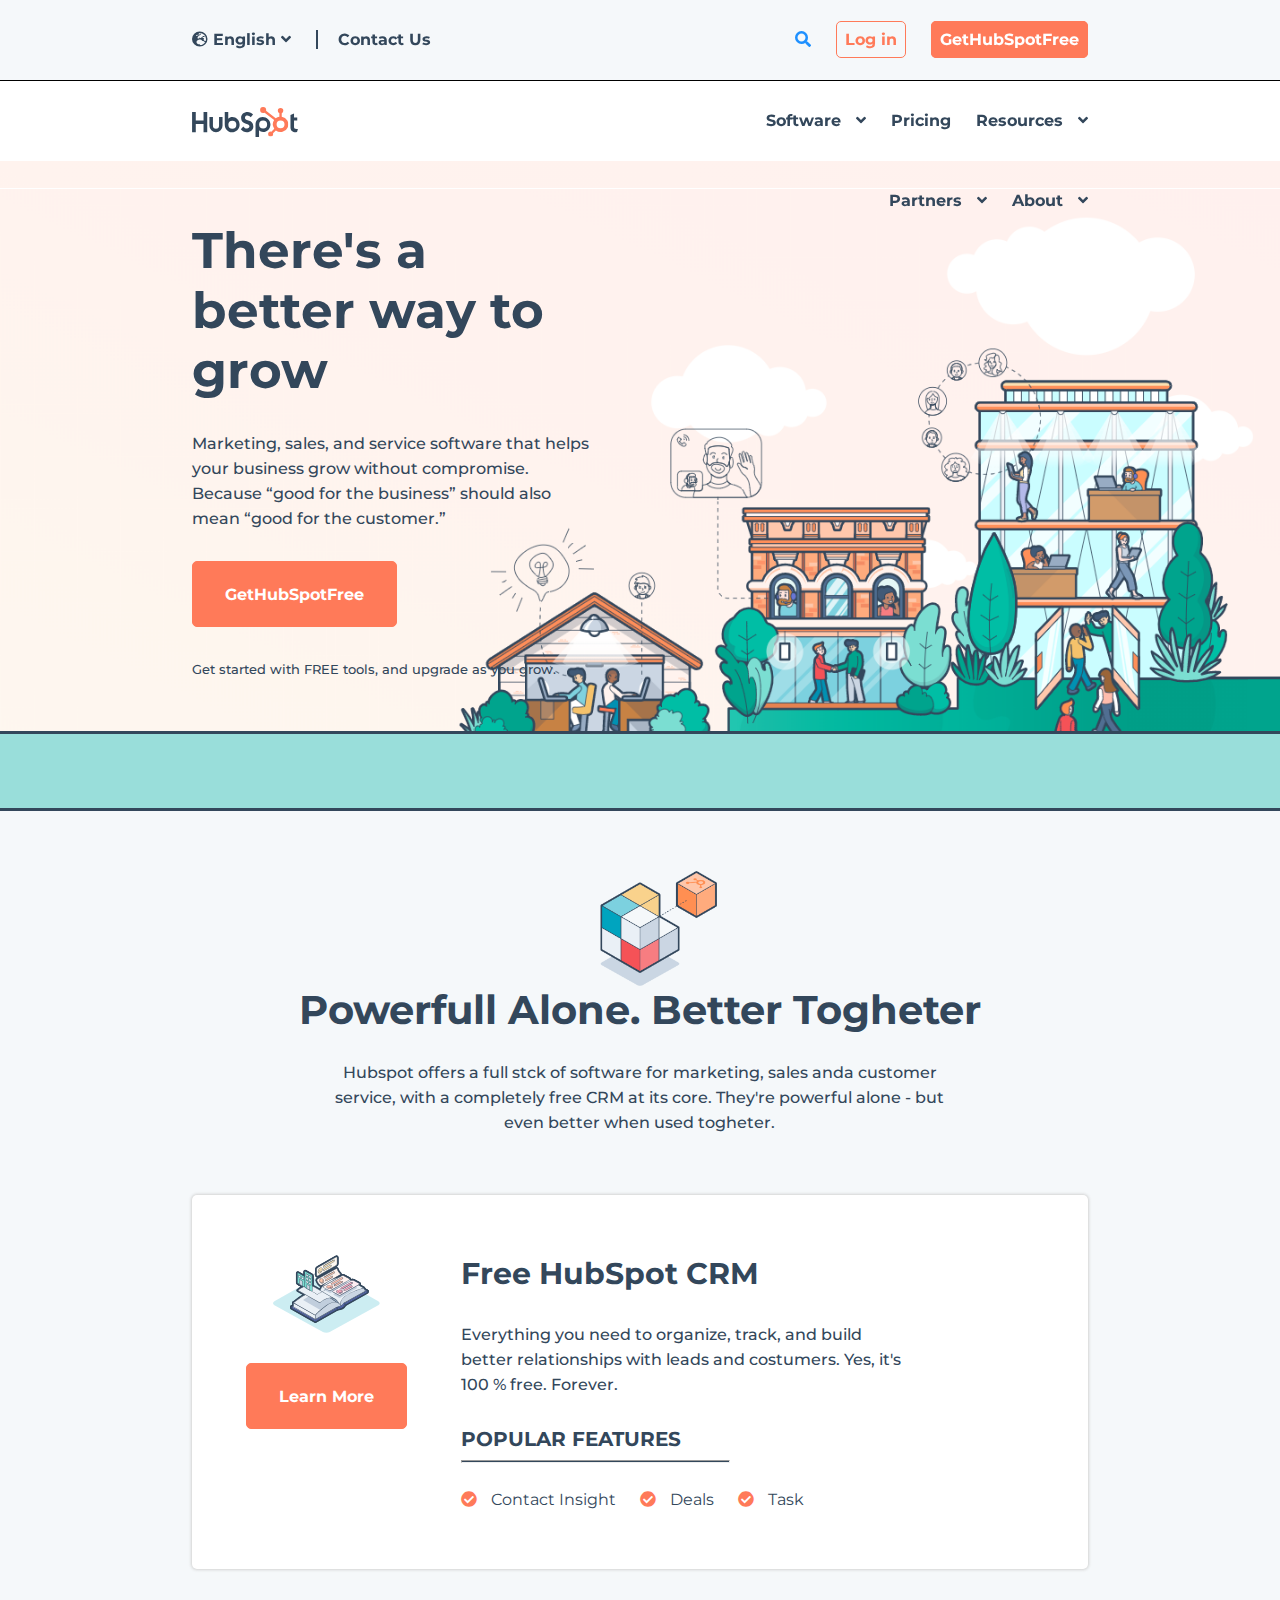
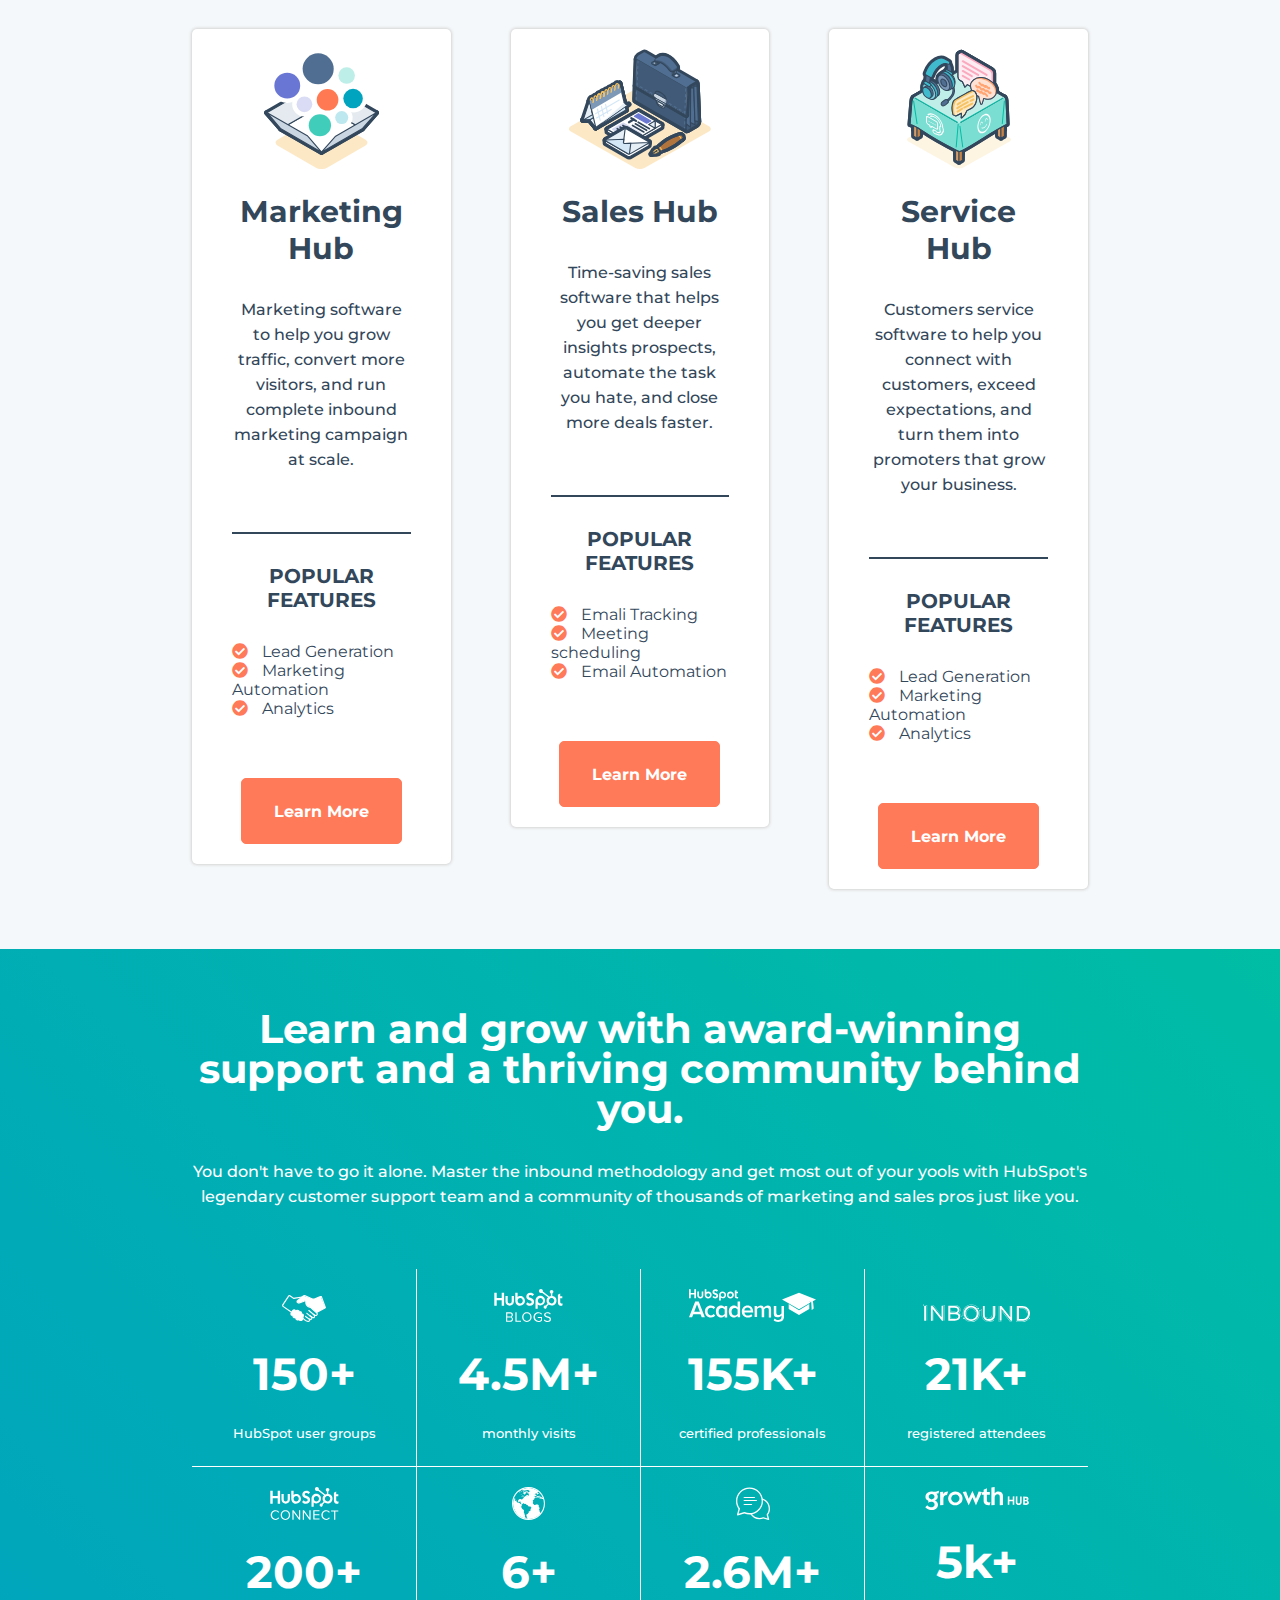
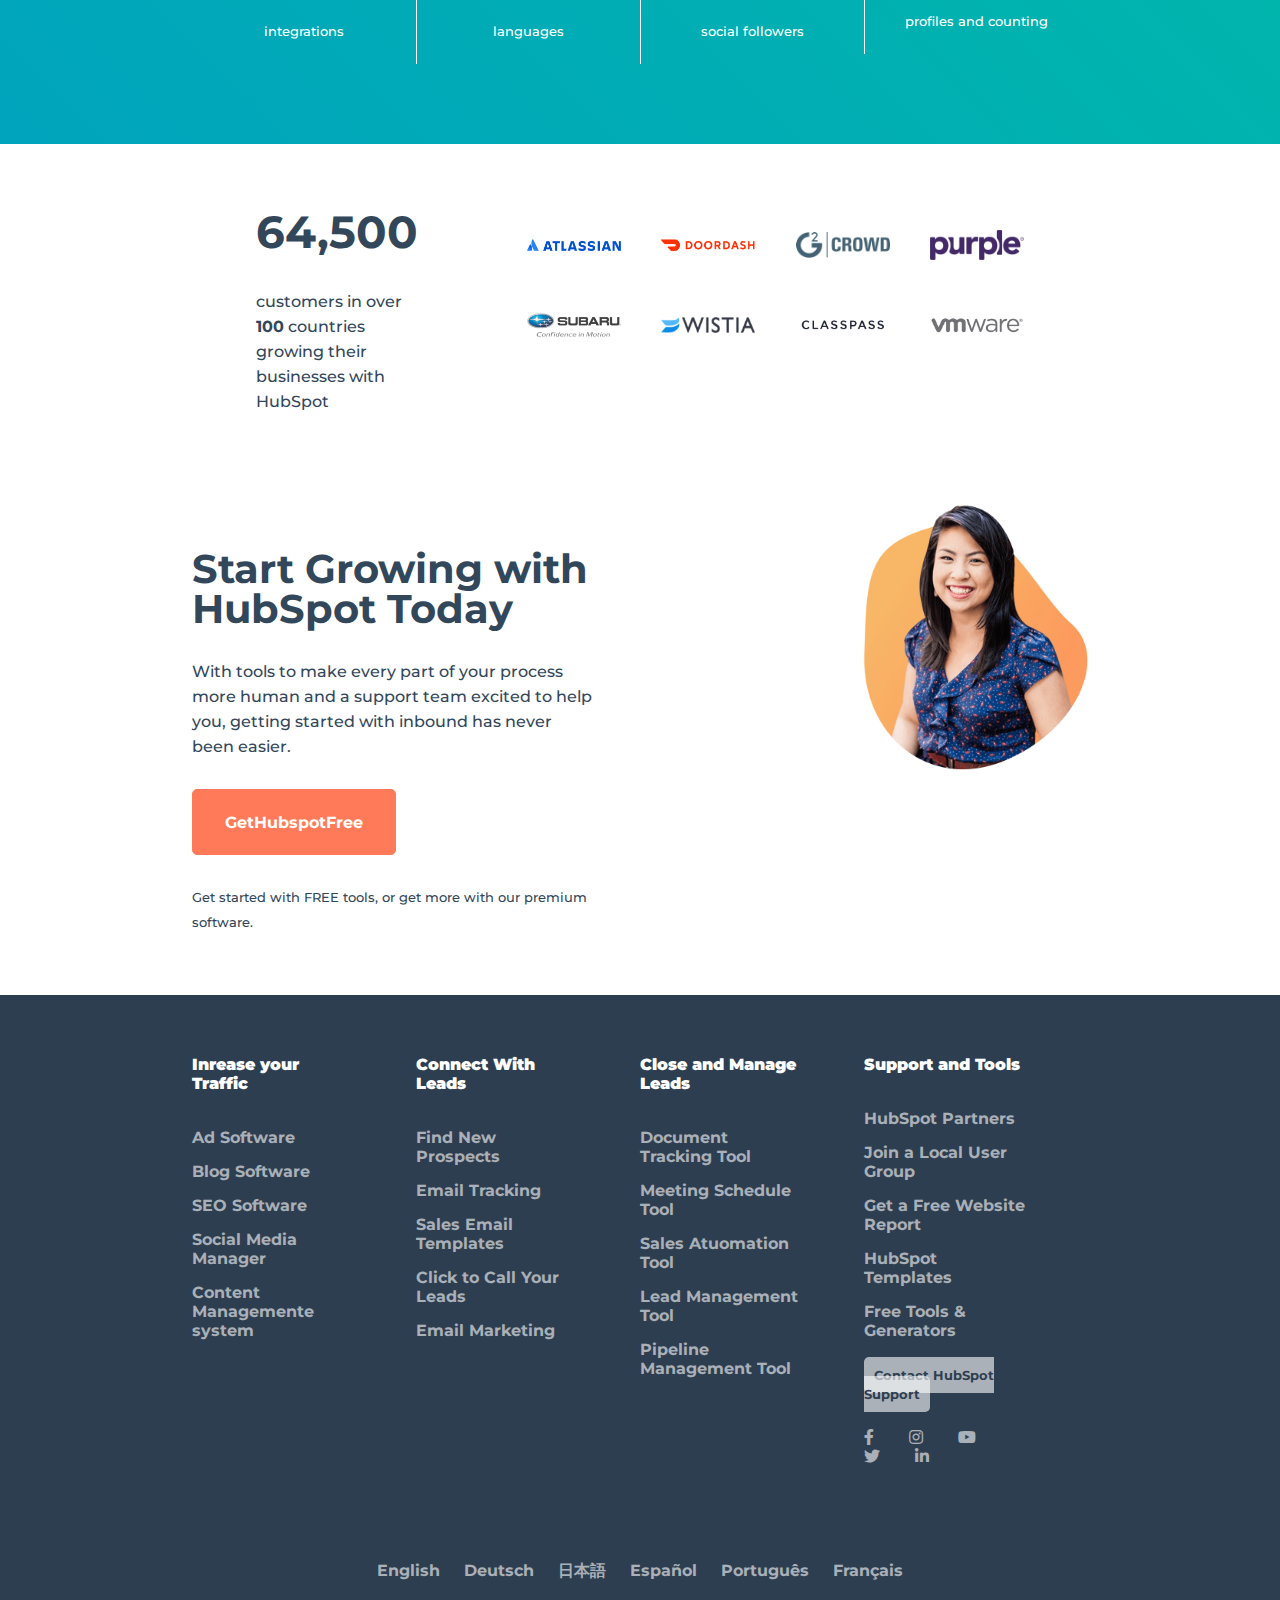
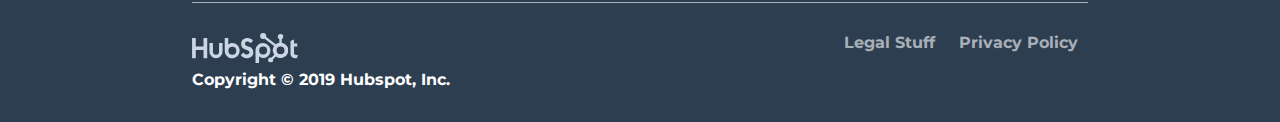
==== bonus/index.html @ 238fcedd "add bonus folder" ====
<!DOCTYPE html>
<html lang="en" dir="ltr">
    <head>
        <meta charset="utf-8">
        <link rel="stylesheet" href="https://cdnjs.cloudflare.com/ajax/libs/font-awesome/5.15.2/css/all.min.css">
        <link rel="stylesheet" href="css/style.css">
        <link rel="preconnect" href="https://fonts.gstatic.com">
        <link href="https://fonts.googleapis.com/css2?family=Montserrat:wght@;400;500;700&display=swap" rel="stylesheet">        <title>HubSpot</title>
    </head>

    <body>

        <!-- header composto da due navbar -->
        <header class="stick">
            <nav>
                <div class="row container">
                    <div class="column">
                        <ol id="nav1-left">
                            <li>
                                <a href="#">
                                    <i class="fas fa-globe-europe"></i>
                                    <span>English</span>
                                    <i class="fas fa-angle-down"></i>
                                </a>
                            </li>
                            <li>
                                <a href="#">Contact Us</a>
                            </li>
                        </ol>
                    </div>

                    <div class="column">
                        <ol id="nav1-right">
                            <li>
                                <a href="#"><i class="fa fa-search"></i></a>
                            </li>
                            <li>
                                <a href="#">Log in</a>
                            </li>
                            <li>
                                <a class="orange-button" href="#">GetHubSpotFree</a>
                            </li>
                        </ol>
                    </div>
                </div>
            </nav>

            <nav>
                <div class="row container">
                    <div class="column">
                        <a href="#"><img src="img/logo.svg" alt="Hubspot Logo"></a>
                    </div>

                    <div class="column">
                        <ol id="nav2-right">
                            <li>
                                <a href="#">Software</a>
                                <i class="fas fa-angle-down"></i>
                            </li>
                            <li>
                                <a href="#">Pricing</a>
                            </li>
                            <li>
                                <a href="#">Resources</a>
                                <i class="fas fa-angle-down"></i>
                            </li>
                            <li>
                                <a href="#">Partners</a>
                                <i class="fas fa-angle-down"></i>
                            </li>
                            <li>
                                <a href="#">About</a>
                                <i class="fas fa-angle-down"></i>
                            </li>
                        </ol>
                    </div>
                </div>
            </nav>
        </header>


        <!-- jumbotron con immagine testo e pulsante -->
        <section class="jumbotron">
            <div class="container">
                <div class="jumbo-text">
                    <h1>There's a better way to grow</h1>
                    <p>
                        Marketing, sales, and service software that helps your business grow without compromise. Because “good for the business” should also mean “good for the customer.”
                    </p>
                    <a class="orange-button" href="#">
                        GetHubSpotFree
                    </a>
                    <p class="small">
                        Get started with FREE tools, and upgrade as you grow.
                    </p>
                </div>
            </div>
        </section>


        <!-- corpo principale della pagina -->
        <main>

            <!-- sezione "rubik" a tutta larghezza con immagine e testo -->
            <section class="rubik">
                <div class="container">
                    <img src="img/cube.png" alt="hubspot customized rubik cube">
                    <h2>
                        Powerfull Alone. Better Togheter
                    </h2>
                    <p>
                        Hubspot offers a full stck of software for marketing, sales anda customer service, with a completely free CRM at its core. They're powerful alone - but even better when used togheter.
                    </p>
                </div>
            </section>


            <!-- sezione "free" con due colonne non uguali -->
            <section class="free">
                <div class="row container">
                    <div class="column">
                        <img src="img/book.svg" alt="Book">
                        <a class="orange-button" href="#">Learn More</a>
                    </div>

                    <div class="column">
                        <h3>Free HubSpot CRM</h3>
                        <p>Everything you need to organize, track, and build better relationships with leads and costumers. Yes, it's 100<span>	&#37;</span> free. Forever.</p>
                        <h4>POPULAR FEATURES</h4>
                        <hr>
                        <ol>
                            <li>
                                <i class="fas fa-check-circle"></i>
                                <a href="#">Contact Insight</a>
                            </li>
                            <li>
                                <i class="fas fa-check-circle"></i>
                                <a href="#">Deals</a>
                            </li>
                            <li>
                                <i class="fas fa-check-circle"></i>
                                <a href="#">Task</a>
                            </li>
                        </ol>
                    </div>
                </div>
            </section>


            <!-- sezione "features" a tre colonne -->
            <section class="features">
                <div class="row container">
                    <div class="column">
                            <img src="img/marketing.svg" alt="Open box with bubbles">
                            <h3>
                                Marketing Hub
                            </h3>
                            <p>
                                Marketing software to help you grow traffic, convert more visitors, and run complete inbound marketing campaign at scale.
                            </p>
                            <h4>POPULAR FEATURES</h4>
                            <ol>
                                <li>
                                    <i class="fas fa-check-circle"></i>
                                    <a href="#">Lead Generation</a>
                                </li>
                                <li>
                                    <i class="fas fa-check-circle"></i>
                                    <a href="#">Marketing Automation</a>
                                </li>
                                <li>
                                    <i class="fas fa-check-circle"></i>
                                    <a href="#">Analytics</a>
                                </li>
                            </ol>
                            <a class="orange-button" href="#">Learn More</a>
                    </div>

                    <div class="column">
                            <img src="img/sales.svg" alt="office-working stuff">
                            <h3>
                                Sales Hub
                            </h3>
                            <p>
                                Time-saving sales software that helps you get deeper insights prospects, automate the task you hate, and close more deals faster.
                            </p>
                            <h4>POPULAR FEATURES</h4>
                            <ol>
                                <li>
                                    <i class="fas fa-check-circle"></i>
                                    <a href="#">Emali Tracking</a>
                                </li>
                                <li>
                                    <i class="fas fa-check-circle"></i>
                                    <a href="#">Meeting scheduling</a>
                                </li>
                                <li>
                                    <i class="fas fa-check-circle"></i>
                                    <a href="#">Email Automation</a>
                                </li>
                            </ol>
                            <a class="orange-button" href="#">Learn More</a>
                    </div>

                    <div class="column">
                            <img src="img/service.svg" alt="table with headphones and messages">
                            <h3>
                                Service Hub
                            </h3>
                            <p>
                                Customers service software to help you connect with customers, exceed expectations, and turn them into promoters that grow your business.
                            </p>
                            <h4>POPULAR FEATURES</h4>
                            <ol>
                                <li>
                                    <i class="fas fa-check-circle"></i>
                                    <a href="#">Lead Generation</a>
                                </li>
                                <li>
                                    <i class="fas fa-check-circle"></i>
                                    <a href="#">Marketing Automation</a>
                                </li>
                                <li>
                                    <i class="fas fa-check-circle"></i>
                                    <a href="#">Analytics</a>
                                </li>
                            </ol>
                            <a class="orange-button" href="#">Learn More</a>
                    </div>
                </div>
            </section>


            <!-- sezione "community" con testo e "tabella" -->
            <section class="community">
                <div class="container">
                    <h2>
                        Learn and grow with award-winning support and a thriving community behind you.
                    </h2>
                    <p>
                        You don't have to go it alone. Master the inbound methodology and get most out of your yools with HubSpot's legendary customer support team and a community of thousands of marketing and sales pros just like you.
                    </p>

                    <div class="row">
                        <div class="column">
                            <img src="img/homepage_community_agency.svg" alt="Shaking hands">
                            <div class="number">
                                150+
                            </div>
                            <p class="small">
                                HubSpot user groups
                            </p>
                        </div>
                        <div class="column">
                            <img src="img/homepage_community_blog.svg" alt="Hubspot blogs logo">
                            <div class="number">
                                4.5M+
                            </div>
                            <p class="small">
                                monthly visits
                            </p>
                        </div>
                        <div class="column">
                            <img src="img/homepage_community_academy.svg" alt="hubspot accademy logo">
                            <div class="number">
                                155K+
                            </div>
                            <p class="small">
                                certified professionals
                            </p>
                        </div>
                        <div class="column">
                            <img src="img/homepage_community_inbound.svg" alt="inbound logo">
                            <div class="number">
                                21K+
                            </div>
                            <p class="small">
                                registered attendees
                            </p>
                        </div>
                    </div>

                    <div class="row">
                        <div class="column">
                            <img src="img/homepage_community_connect.svg" alt="hubspot connect logo">
                            <div class="number">
                                200+
                            </div>
                            <p class="small">
                                integrations
                            </p>
                        </div>
                        <div class="column">
                            <img src="img/homepage_community_globe.svg" alt="world icon">
                            <div class="number">
                                6+
                            </div>
                            <p class="small">
                                languages
                            </p>
                        </div>
                        <div class="column">
                            <img src="img/homepage_community_followers.svg" alt="social logo">
                            <div class="number">
                                2.6M+
                            </div>
                            <p class="small">
                                social followers
                            </p>
                        </div>
                        <div class="column">
                            <img src="img/growthhub-white-small-1.svg" alt="growth hub logo">
                            <div class="number">
                                5k+
                            </div>
                            <p class="small">
                                profiles and counting
                            </p>
                        </div>
                    </div>
                </div>
            </section>


            <!-- sezione "customers" divisa in due colonne non uguali-->
            <section class="customers">
                <div class="row container">
                    <div class="column">
                        <div class="number">
                            64,500
                        </div>
                        <p>
                            customers in over <b>100</b> countries growing their businesses with HubSpot
                        </p>
                    </div>

                    <div class="column">
                        <div class="row">
                            <div class="nested-col">
                                <img src="img/atlassian.png" alt="atlassian logo">
                            </div>
                            <div class="nested-col">
                                <img src="img/doordash.png" alt="doordash logo">
                            </div>
                            <div class="nested-col">
                                <img src="img/g2crowd-logo@2x.png" alt="g2crowd logo">
                            </div>
                            <div class="nested-col">
                                <img src="img/purple-logo@2x.png" alt="purple logo">
                            </div>
                        </div>

                        <div class="row">
                            <div class="nested-col">
                                <img src="img/subaru.png" alt="subaru logo">
                            </div>
                            <div class="nested-col">
                                <img src="img/wistia.png" alt="wistia logo">
                            </div>
                            <div class="nested-col">
                                <img src="img/classpass.png" alt="classpass logo">
                            </div>
                            <div class="nested-col">
                                <img src="img/vmware.png" alt="vmware logo">
                            </div>
                        </div>
                    </div>

                </div>
            </section>


            <!-- sezione "get-started" con due colonne uguali-->
            <section class="get-started">
                <div class="row container">
                    <div class="column">
                        <h2>
                            Start Growing with HubSpot Today
                        </h2>
                        <p>
                            With tools to make every part of your process more human and a support team excited to help you, getting started with inbound has never been easier.
                        </p>
                        <a class="orange-button" href="#">
                            GetHubspotFree
                        </a>
                        <p class="small">
                            Get started with FREE tools, or get more with our premium software.
                        </p>
                    </div>

                    <div class="column">
                        <img src="img/woman.webp" alt="happy girl">
                    </div>
                </div>
            </section>

        </main>

        <!-- footer diviso in due macroaree -->
        <footer>

            <!-- prima parte divisa in 4 colonne uguali-->
            <section id="fast-links" class="row container">
                <div class="column">
                    <ol>
                        <li><a href="#">Inrease your Traffic</a></li>
                        <li><a href="#">Ad Software</a></li>
                        <li><a href="#">Blog Software</a></li>
                        <li><a href="#">SEO Software</a></li>
                        <li><a href="#">Social Media Manager</a></li>
                        <li><a href="#">Content Managemente system</a></li>
                    </ol>
                </div>

                <div class="column">
                    <ol>
                        <li><a href="#">Connect With Leads</a></li>
                        <li><a href="#">Find New Prospects</a></li>
                        <li><a href="#">Email Tracking</a></li>
                        <li><a href="#">Sales Email Templates</a></li>
                        <li><a href="#">Click to Call Your Leads</a></li>
                        <li><a href="#">Email Marketing</a></li>
                    </ol>
                </div>

                <div class="column">
                    <ol>
                        <li><a href="#">Close and Manage Leads</a></li>
                        <li><a href="#">Document Tracking Tool</a></li>
                        <li><a href="#">Meeting Schedule Tool</a></li>
                        <li><a href="#">Sales Atuomation Tool</a></li>
                        <li><a href="#">Lead Management Tool</a></li>
                        <li><a href="#">Pipeline Management Tool</a></li>
                    </ol>
                </div>

                <div class="column">
                    <ol>
                        <li><a href="#">Support and Tools</a></li>
                        <li><a href="#">HubSpot Partners</a></li>
                        <li><a href="#">Join a Local User Group</a></li>
                        <li><a href="#">Get a Free Website Report</a></li>
                        <li><a href="#">HubSpot Templates</a></li>
                        <li><a href="#">Free Tools <span>&amp;</span> Generators</a></li>
                        <li id="gimmespace"><a class="small" id="white-button" href="#">Contact HubSpot Support</a></li>
                        <li>
                            <a href="#">
                                <i class="fab fa-facebook-f"></i>
                                <i class="fab fa-instagram"></i>
                                <i class="fab fa-youtube"></i>
                                <i class="fab fa-twitter"></i>
                                <i class="fab fa-linkedin-in"></i>
                            </a>
                        </li>
                    </ol>
                </div>
            </section>

            <!-- seconda parte - lista delle lingue disponibili-->
            <div id="lang">
                <div class="container">
                    <ol>
                        <li><a href="#">English</a></li>
                        <li><a href="#">Deutsch</a></li>
                        <li><a href="#">日本語</a></li>
                        <li><a href="#">Espa<span>&ntilde;</span>ol</a></li>
                        <li><a href="#">Portugu<span>&ecirc;</span>s</a></li>
                        <li><a href="#">Fran<span>&ccedil;</span>ais</a></li>
                    </ol>
                </div>
            </div>


            <!-- terza parte divisa in due colonne uguali -->
            <section id="policy">
                <div class="row container">
                    <div class="column">
                        <img src="img/logo_gray.svg" alt="HubSpot logo">
                        <p>
                            Copyright <span>&copy;</span> 2019 Hubspot, Inc.
                        </p>
                    </div>

                    <div class="column">
                        <ol>
                            <li><a href="#">Legal Stuff</a></li>
                            <li><a href="#">Privacy Policy</a></li>
                        </ol>
                    </div>
                </div>
            </section>

        </footer>

    </body>
</html>
---- bonus/css/style.css ----
/* REGOLE GENERALI */
*{
    margin: 0;
    padding: 0;
    box-sizing: border-box;
}

body{
    background-color: #f5f8fa;
    font-family: 'Montserrat', sans-serif;
    color: #33475b;
    font-size: 16px;
}

/* stacco le varie sezioni - se cambio questo margine devo cambiare anche i margini di fast-links nel footer che sovrascrivono questo*/
section{
    margin-bottom: 60px;
}

/* regole di testo generali */
a{
    text-decoration: none;
    color: #33475b;
}

li{
    list-style-type: none;
}

p{
    font-weight: 500;
    padding: 30px 0;
    line-height: 25px;
}

.small{
    font-size: 13px;
}

h2{
    font-size: 40px;
    font-weight: 700;
    line-height: 40px;
}

h3{
    font-size: 30px;
    font-weight: 700;
}

h4{
    font-size: 20px;
    font-weight: 700;
}

/* numeroni sparsi qua e là */
.number{
    font-size: 45px;
    font-weight: 700;
}

/* check marker delle liste */
.fa-check-circle{
    color: #ff7a59;
    padding-right: 10px;
}

/* contenitore generale */
.container{
    width: 70%;
    margin: auto;
}

/* clearfix */
.row::after{
    content: "";
    display: table;
    clear: both;
}

/* un sacco di pulsanti arancioni tutti uguali */
.orange-button{
    background-color: #ff7a59;
    color: white;
    border: 1px solid #ff7a59;
    border-radius: 5px;
    padding: 1.411em 2em;
    display: inline-block;
    font-weight: 700;
}



/* HEADER */
/* header resta sempre in primo piano attaccato in cima scrollando la pagina */
.stick{
        width: 100%;
        position: sticky;
        top: 0;
        z-index: 999;
}

nav .column{
    float: left;
    width: 50%;
    line-height: 80px;
    font-weight: 700;
    height: 80px;
}

/* riga superiore */
/* setto i background color perchè così scrollando prendono il background di .stick
e vanno sopra tutto */
header nav:first-child{
    background-color: #f5f8fa;
}

header nav:last-child{
    background-color: white;
}

/* navbar orizzontali */
nav li{
    display: inline-block;
}

/* seleziono "contact us", lo distanzio e gli metto la barretta verticale a sx */
#nav1-left > li:last-child a{
    padding-left: 20px;
    margin-left: 20px;
    border-left: 2px solid #33475b;
}

/* allineo le navbar di dx a filo margine dx */
#nav1-right, #nav2-right{
    text-align: right;
}

/* seleziono login */
#nav1-right li:nth-child(2) a{
    margin: 0 20px;
    padding: 8px 8px;
    border: 1px solid #ff7a59;
    border-radius: 5px;
    color: #ff7a59;
}

/* colore lente ingrandimento */
#nav1-right .fa-search{
    color: #1E90FF;
}

/* unico bottone arancione con padding diverso */
#nav1-right .orange-button{
    display: inline;
    padding: 8px 8px;
}

/* riga inferiore */
/* seleziono l'immagine-logo */
header nav:last-child img{
    vertical-align: middle;
}

/* margine sx a tutte le voci della navbar inferiore di dx*/
#nav2-right li{
    margin-left: 20px;
}

/* margine a tutte le icone angle-down */
#nav2-right .fa-angle-down{
    margin-left: 10px;
}

/* bordo tra i due header */
header nav:last-child{
    border-top: 1px solid black;
}




/* JUMBOTRON */
/* do un colore di sfondo uguale a quello dell'immagine per non doverne modificare le dimensioni per coprire tutta la vw.
bg position - bottom (right) perchè così anche quando stringo troppo la vw e l'altezza del jumbotron supera quella del bg, quest'ultimo resta attaccato al suo bordo inferiore (insieme allo pseudoselettore "divisore") e non va a creare spazi vuoti tra il divisore e il bg dovuti alla discrepanza di altezza tra i due. La parte superiore può invece sfogare quanto vuole tanto c'è il colore di background che va a coprire gli spazi lasciati vuoti dall'immagine*/
.jumbotron{
    background-image: url(../img/jumbotron.png), linear-gradient(to top right,#fef8f0,#fff3ee,#fff1ee); /*colore di sfondo rubato dal sito originale*/
    background-position: bottom right;
    height: 650px;
    background-size: contain;
    background-repeat: no-repeat;
    position: relative;
}

.jumbo-text{
    width: 45%;
}

.jumbo-text > h1{
    font-size: 50px;
    font-weight: 700;
    padding-top: 60px;
    line-height: 60px;
}

/* "divisore" tra jumbotron e main che copre la parte inferiore del jumbotron */
.jumbotron::after{
    content: "";
    display: block;
    position: absolute;
    height: calc(92px - 2vh);
    width: 100%;
    bottom: 0;
    background-color: #99deda;
    border-top: 3px solid #33475b;
    border-bottom: 3px solid #33475b;
}




/* SEZIONE "CUBO DI RUBIK" */
.rubik .container{
    text-align: center;
    padding: 0 5%;
}

.rubik img{
    width: 20%;
}

/* devo resettare il padding perchè questa è l'unica sezione che finisce con un paragrafo e quindi il suo padding si sommerebbe al margine inferiore alle sezioni dato nelle regole generali */
.rubik p{
    padding-bottom: 0;
    width: 80%;
    margin: auto;
}




/* SEZIONE FREE HUBSPOT */
/* aggiungo e sovrascrivo alcune regole generali del container */
.free .row.container{
    background-color: white;
    padding: 60px 0;
    border-radius: 5px;
    box-shadow: 0px 0px 3px 1px lightgray;
}

/* colonna a sinistra */
.free .column:first-child{
    float: left;
    width: 30%;
    text-align: center;
}

/* colonna a destra */
.free .column:last-child{
    float: left;
    width: 70%;
}

.free img{
    display: block;
    width: 40%;
    margin: auto;
    margin-bottom: 30px;
}

/* paddo l'interno della seconda colonna. La prima consiste solo di un "img" e un "a", difficilmente cambierà struttura */
.free .column:last-child{
    padding:0 20% 0 0;
    text-align: left;
}

/* linea a lato di h4 */
.free hr{
    display: inline-block;
    height: 3px;
    width: 60%;
    background-color: #33475b;
    vertical-align: middle;
}

.free h4{
    display: inline-block;
    margin-right: 30px;
}

/* navbar sulla stessa riga */
.free li{
    display: inline-block;
    padding: 20px 20px 0 0;
}




/* SEZIONE FEATURES */
/* 3 colonne uguali */
.features .column{
    float: left;
    width: calc((100% - 120px) / 3);
    background-color: white;
    border-radius: 5px;
    box-shadow: 0px 0px 3px 1px lightgray;
}

/* margini laterali alla colonna centrale */
.features .column:nth-child(2){
    margin: 0 60px;
}

/* paddo l'interno delle colonne */
.features .column{
    padding: 20px 40px;
    text-align: center;
}

/* lavoro sull'altezza delle immagini che, avendo dimensioni diverse, cambierebbero le altezze tra le colonne */
.features img{
    height: 120px;
    margin-bottom: 20px;
}

/* WARNING: se cambia la lunghezza del testo cambia chiaramente la lunghezza delle colonne. */
.features p{
    padding-bottom: 60px;
    border-bottom: 2px solid #33475b;
    margin-bottom: 30px;
}

.features ol{
    text-align: left;
    margin: 30px 0 60px 0;
}






/* SEZIONE COMMUNITY */
/* sfondo della sezione rubato dal sito originale */
.community{
    background-image: linear-gradient(45deg,#00a4bd,#00bda5);
    margin-bottom: 0;
}

/* testo bianco a differenza del resto del main */
.community .container{
    text-align: center;
    color: white;
}

/* paddo l'interno della sezione */
.community .container{
    padding: 60px 0 80px 0;
}

.community .container  > p{
    padding-bottom: 60px;
}


/* oggetto "tabella" */
/* due righe da 4 colonne */
.community .column{
    float: left;
    width: 25%;
    text-align: center;
}

/* paddo l'interno di ogni colonna */
.community .column img, .community .column p{
    padding: 20px 0;
}

/* prendo le colonne della seconda riga e gli metto un bordo superiore */
.community .row:last-child .column:nth-child(1n+1){
    border-top: 1px solid white;
}

/* prendo tutte le colonne a parte le prima di ogni riga e metto un bordo a sx */
.community .column:nth-child(1n+2){
    border-left: 1px solid white;
}




/* SEZIONE CUSTOMERS */
/* sfondo bianco a tutta pagina */
.customers{
    background-color: white;
    margin: 0;
    padding-top: 60px;
}

/* sezione ancora più "stretta" del .container generale */
.customers .container{
    width: 60%;
}

/* due colonne di dimensioni diverse */
.customers .column:first-child{
    float: left;
    width: 30%;

}

.customers .column:last-child{
    float: left;
    width: 70%;
}

/* paddo l'interno della colonna - p è l'unico elemento realmente interessato dalla cosa */
.customers p{
    width: 65%;
}

/* mini-contenitori per i loghi */
.nested-col{
    float: left;
    width: 25%;
    line-height: 80px;
    text-align: right;
}

/* dimensioni dei loghi */
.nested-col img{
    width: 70%;
    vertical-align: middle;
}





/* SEZIONE GET STARTED */
/* stesso background di sopra resetto i margini generali delle sezioni per evitare di vedere il background di body tra questa sezione e il footer. il padding inferire è 30px perchè va a sommarsi al padding generale dato al paragrafo con cui si chiude la sezione*/
.get-started{
    background-color: white;
    margin: 0;
    padding: 60px 0 30px 0;
}

/* due colonne uguali */
.get-started .column{
    float: left;
    width: 50%;
}

/* paddo l'interno della colonna sx */
.get-started .column:first-child{
    padding: 5% 5% 0 0;
}

/* dispongo gli elementi all'interno della colonna dx */
.get-started .column:last-child{
    text-align: right;
}

/* dimensiono immagine */
.get-started img{
    width: 50%;
}




/* FOOTER */
footer{
    background-color: #2d3e50;
    color: #FFFFFF99
}

footer a{
    color: #FFFFFF99;
    font-weight: 700;
}

#fast-links li:first-child a{
    color: white;
    font-weight: 900;
}

/* setto le 4 colonne e sovrascrivo i margini dati nelle regole generali */
#fast-links .column{
    float: left;
    margin: 60px 60px 80px 0;
    width: calc((100% - 240px) / 4);
}

#fast-links li{
    margin-bottom: 15px;
}

#fast-links li:first-child{
    padding-bottom: 20px;
}

#fast-links i{
    padding-right: 30px;
}

#white-button{
    padding: 10px;
    background-color: #FFFFFF99;
    color: #2d3e50;
    border-radius: 5px;
}

#gimmespace{
    padding: 10px 0;
}




#lang .container{
    border-bottom: 1px solid #FFFFFF99;
    text-align: center;
    margin-bottom: 30px;
}

#lang li, #policy li{
    padding: 0 10px 20px 10px;
    display: inline-block;
}

/* sovrascrivo i margini dati nelle regole generali per evitare che in fondo
alla pagina si con il margin-bottom di 40px ci sia uno stacco tra sfondo header
e sfondo body */
#policy{
    margin-bottom: 0;
}

#policy .column{
    float: left;
    width: 50%;
}

#policy .column:last-child{
    text-align: right;
}

#policy p{
    padding-top: 0;
    font-weight: 700;
    color: white;
}
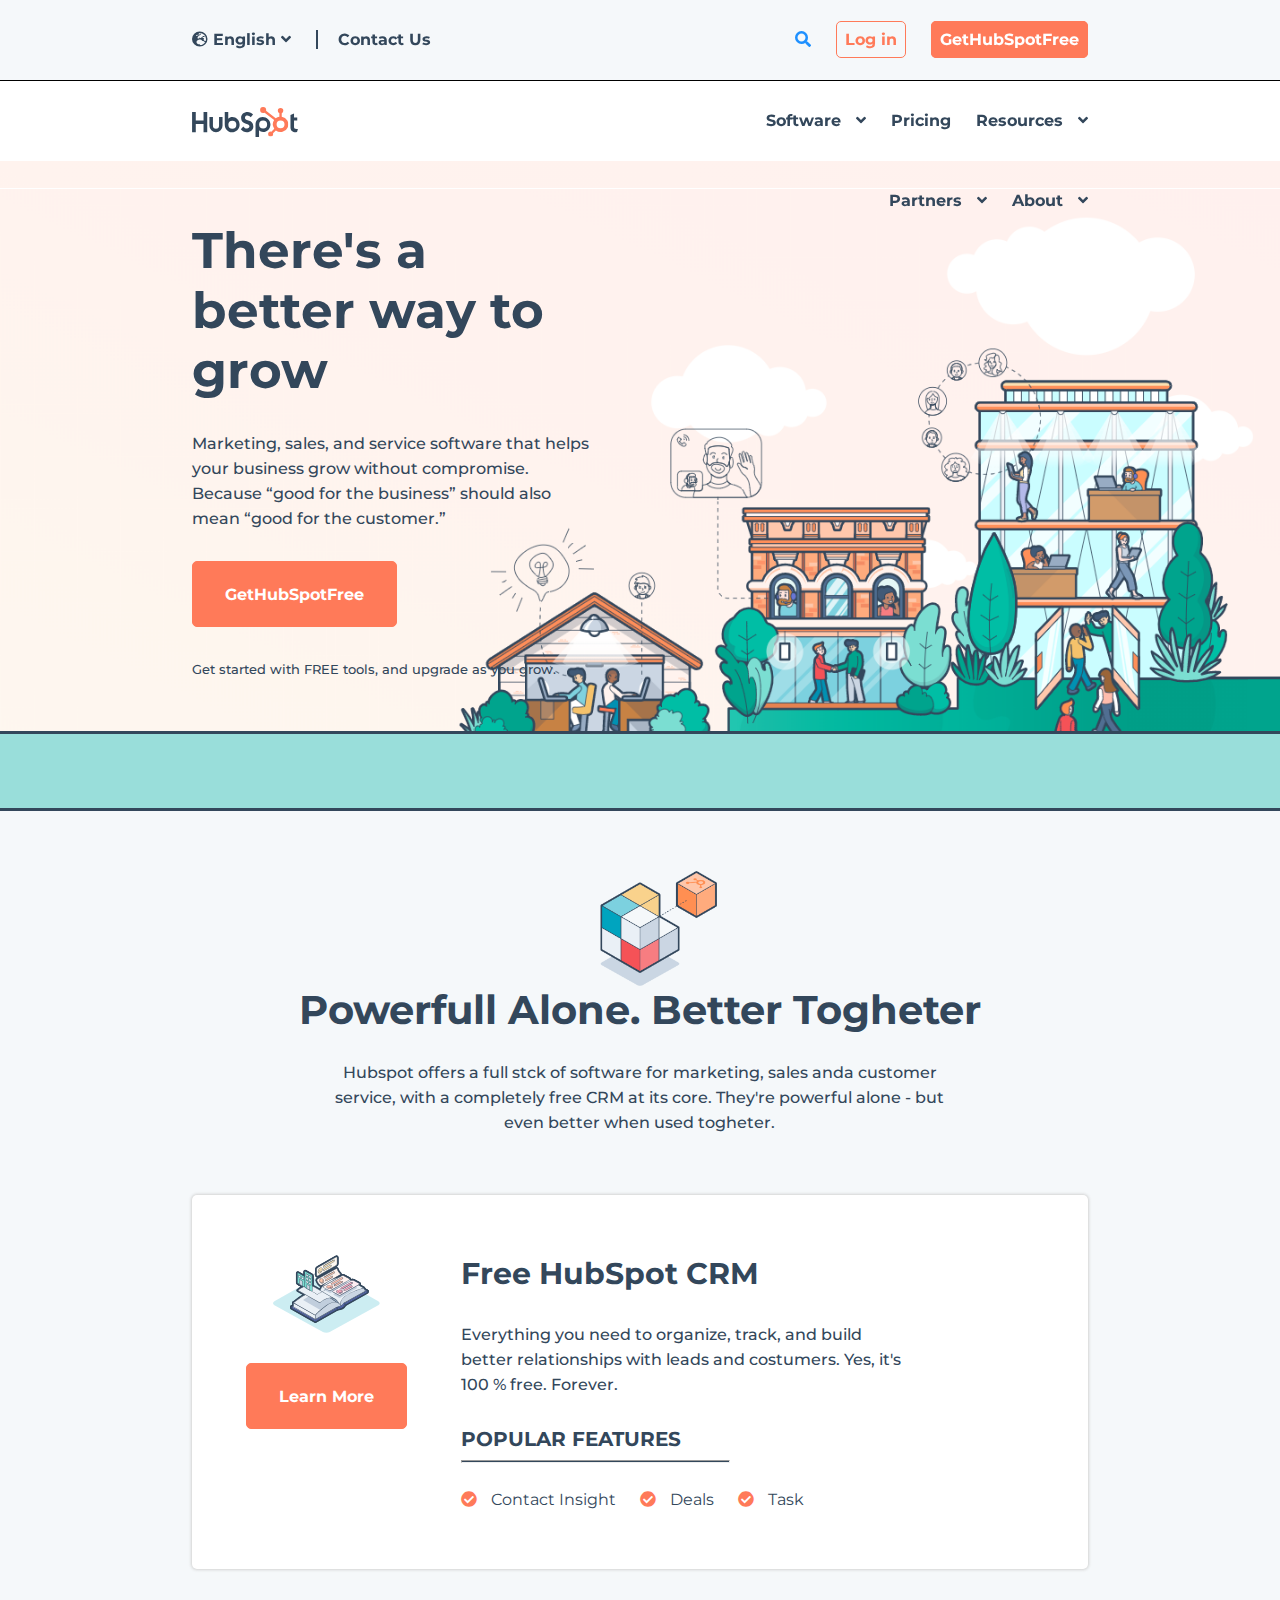
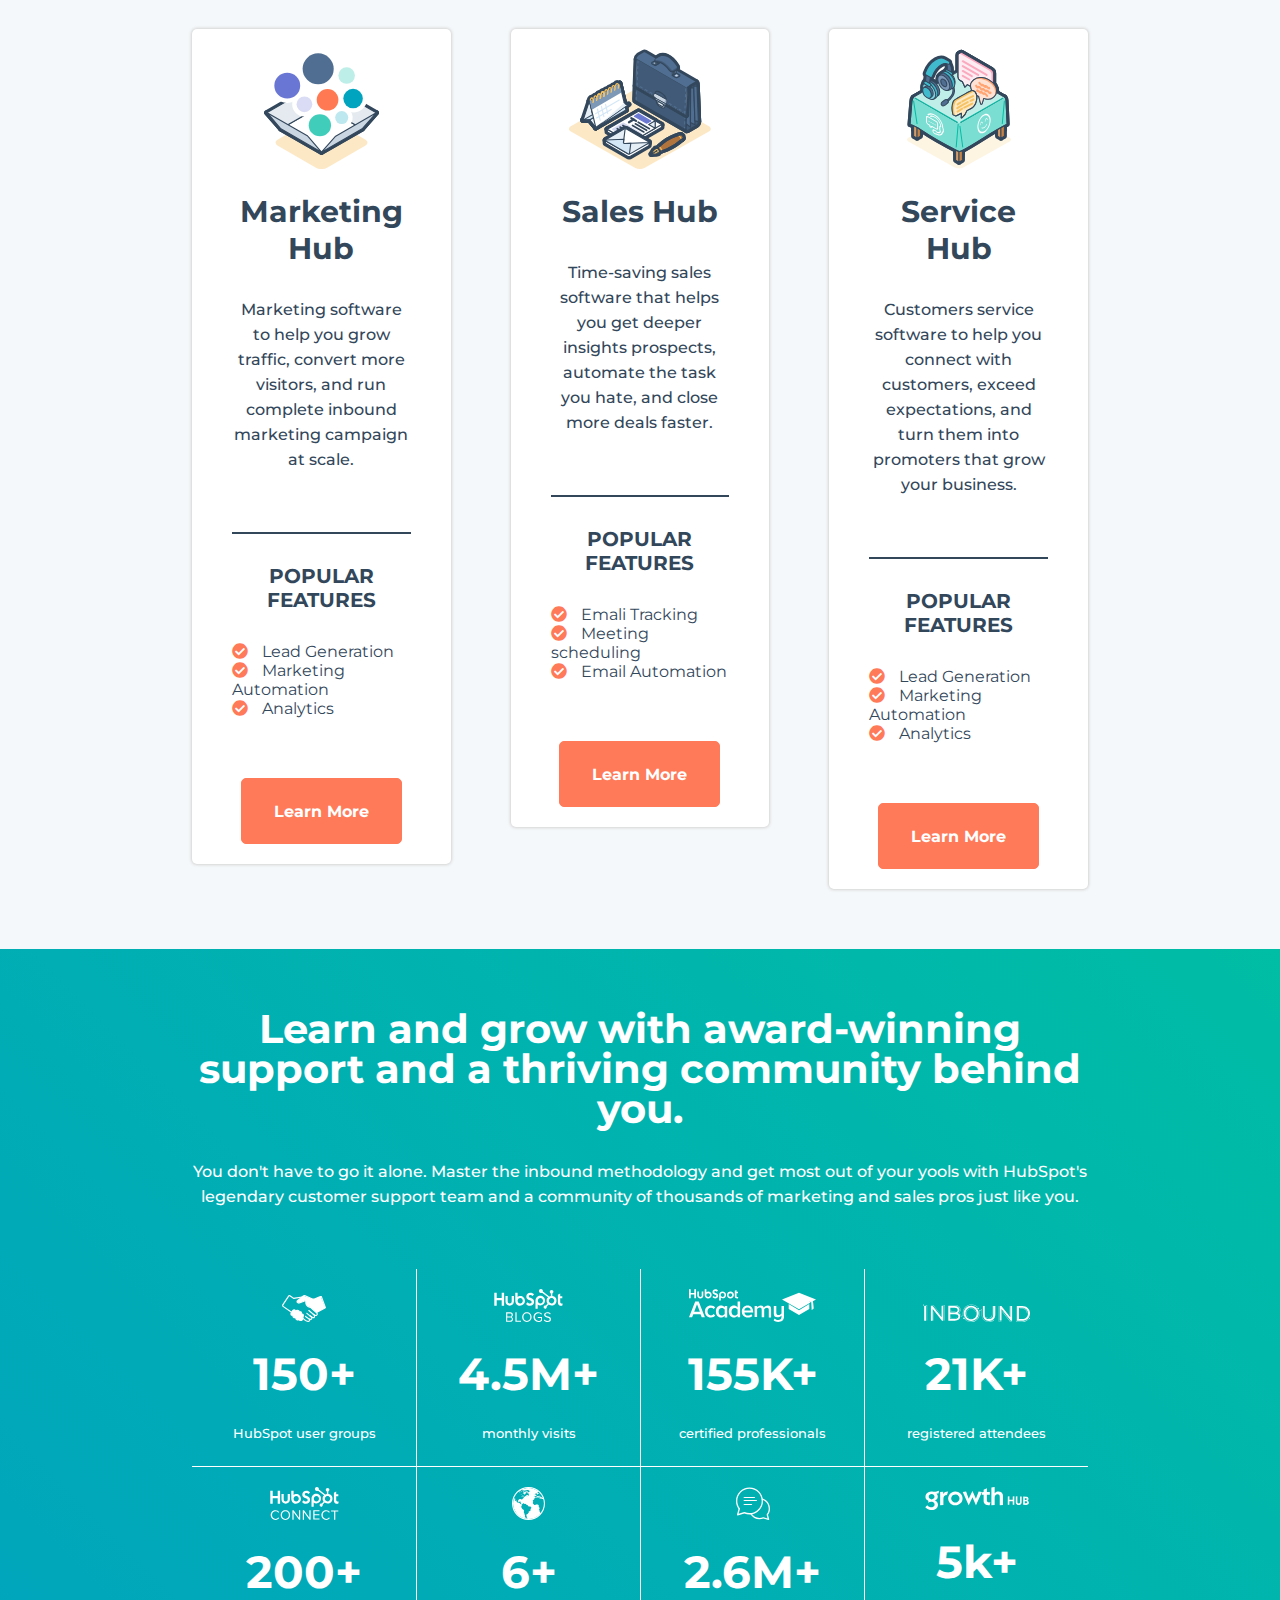
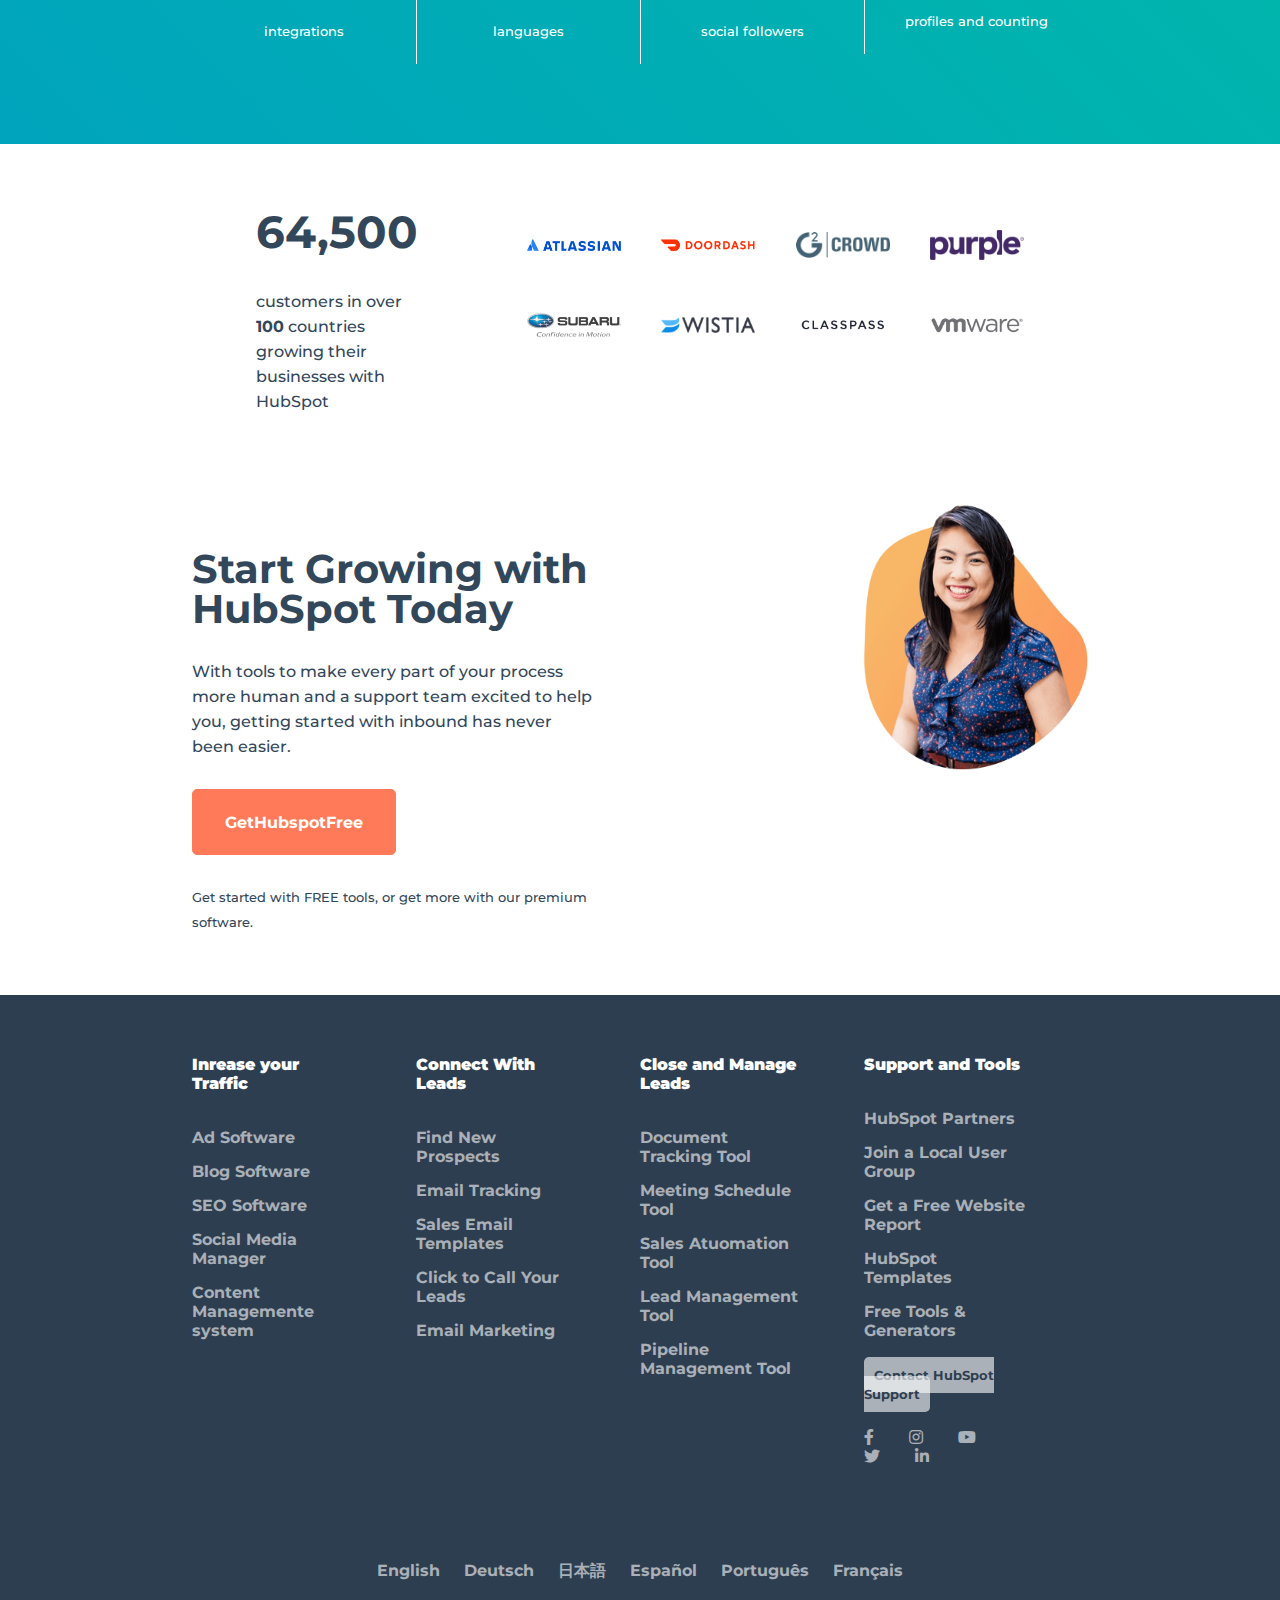
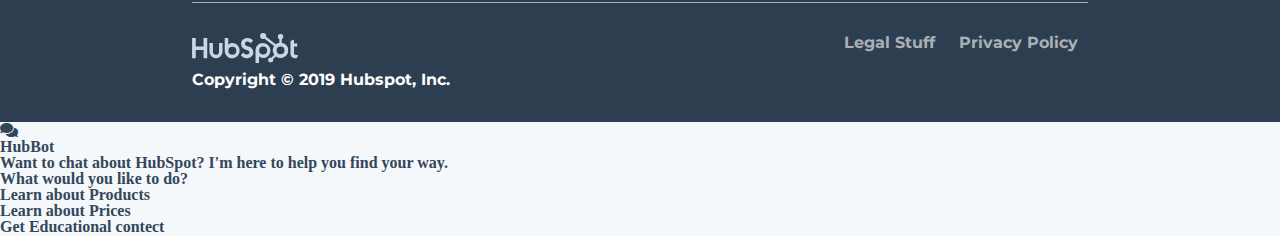
==== commit a0dedead: "end - markup validator says ok - footer comments" ====
--- a/bonus/index.html
+++ b/bonus/index.html
@@ -492,5 +492,26 @@
 
         </footer>
 
+        <!-- chat section - fixed button with hover box -->
+        <!-- tasto help -->
+        <div class="help fas fa-comments">
+            <div class="chat">
+                <div class="hubot">
+                    <div class="robot"><div class="pallino"></div></div>
+                    <span>HubBot</span>
+                </div>
+                <div class="row">
+                    <div class="left robot"></div>
+                    <div class="right">
+                         <div class="scritte_chat">Want to chat about HubSpot? I'm here to help you find your way.</div>
+                         <div class="scritte_chat">What would you like to do?</div>
+                         <a href="#"><div class="bottone">Learn about Products</div></a>
+                         <a href="#"><div class="bottone">Learn about Prices</div></a>
+                         <a href="#"><div class="bottone">Get Educational contect</div></a>
+                </div>
+            </div>
+        </div>
+
+
     </body>
 </html>
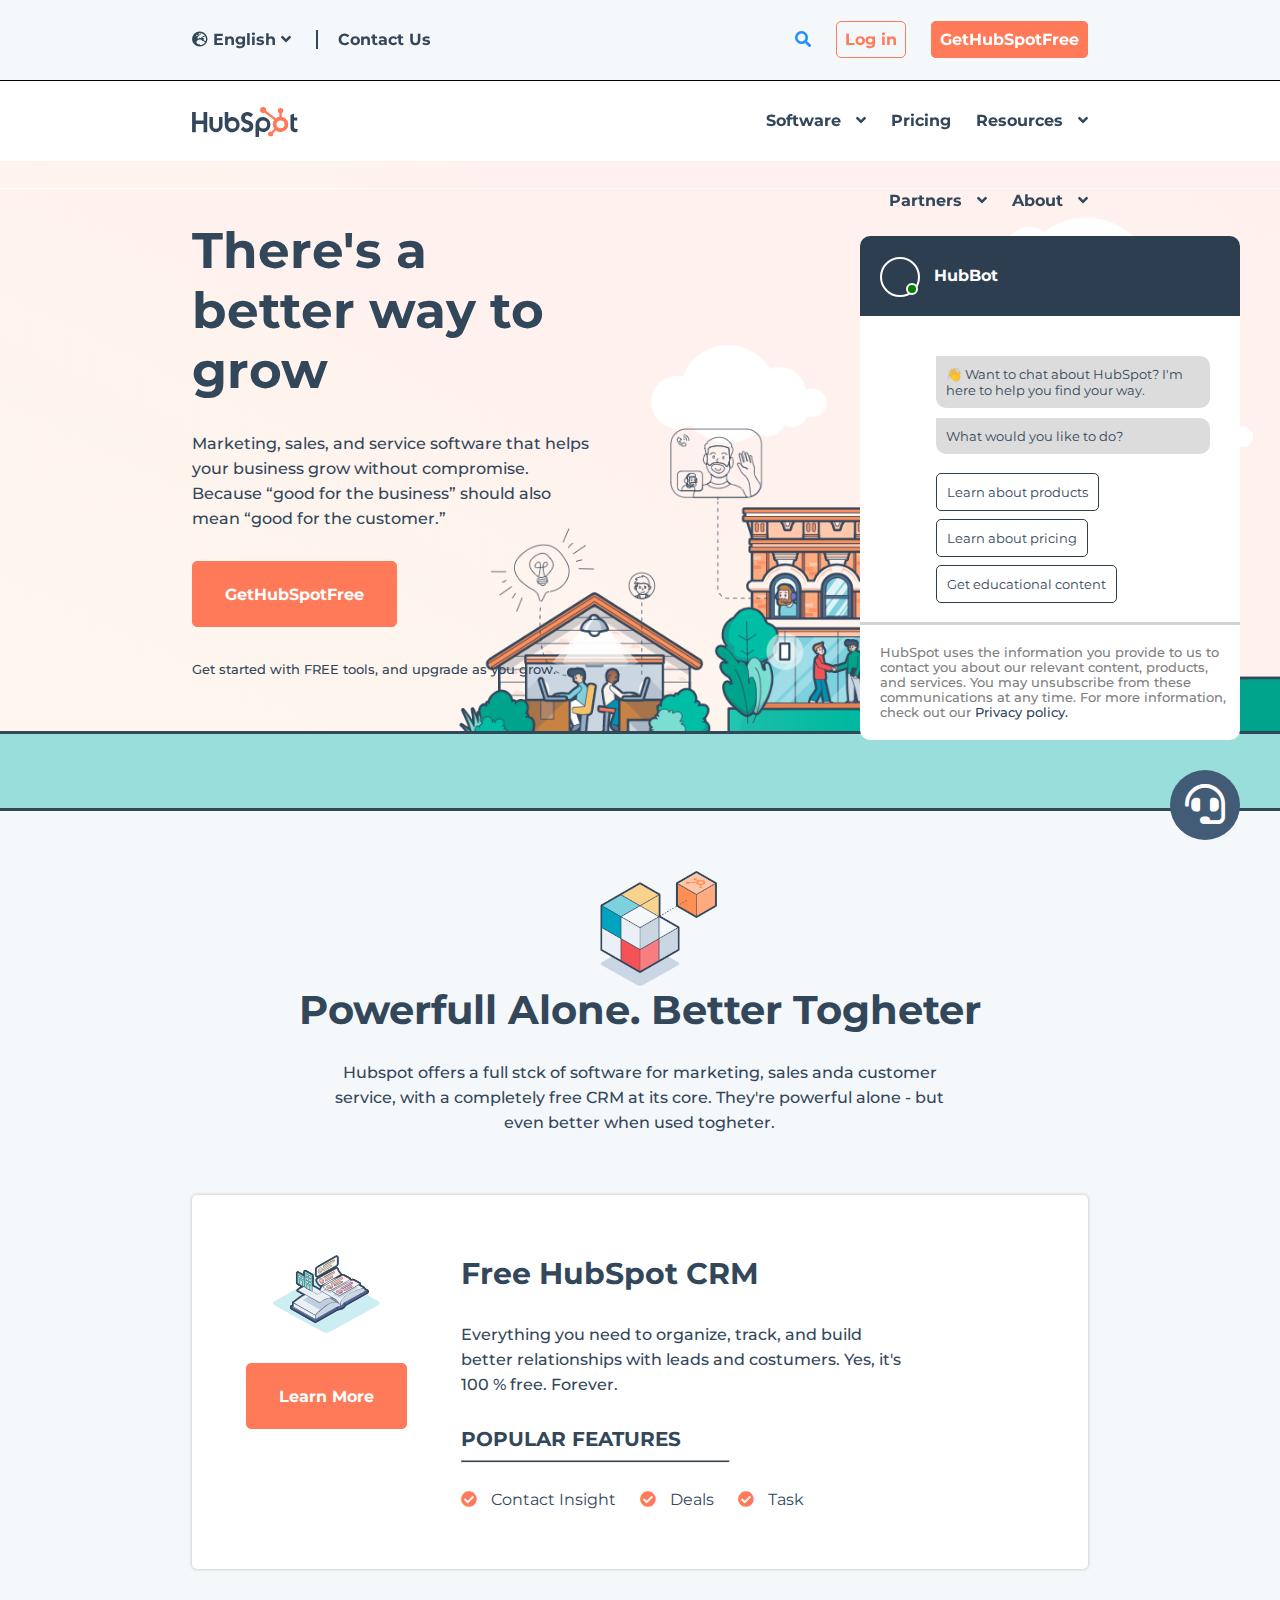
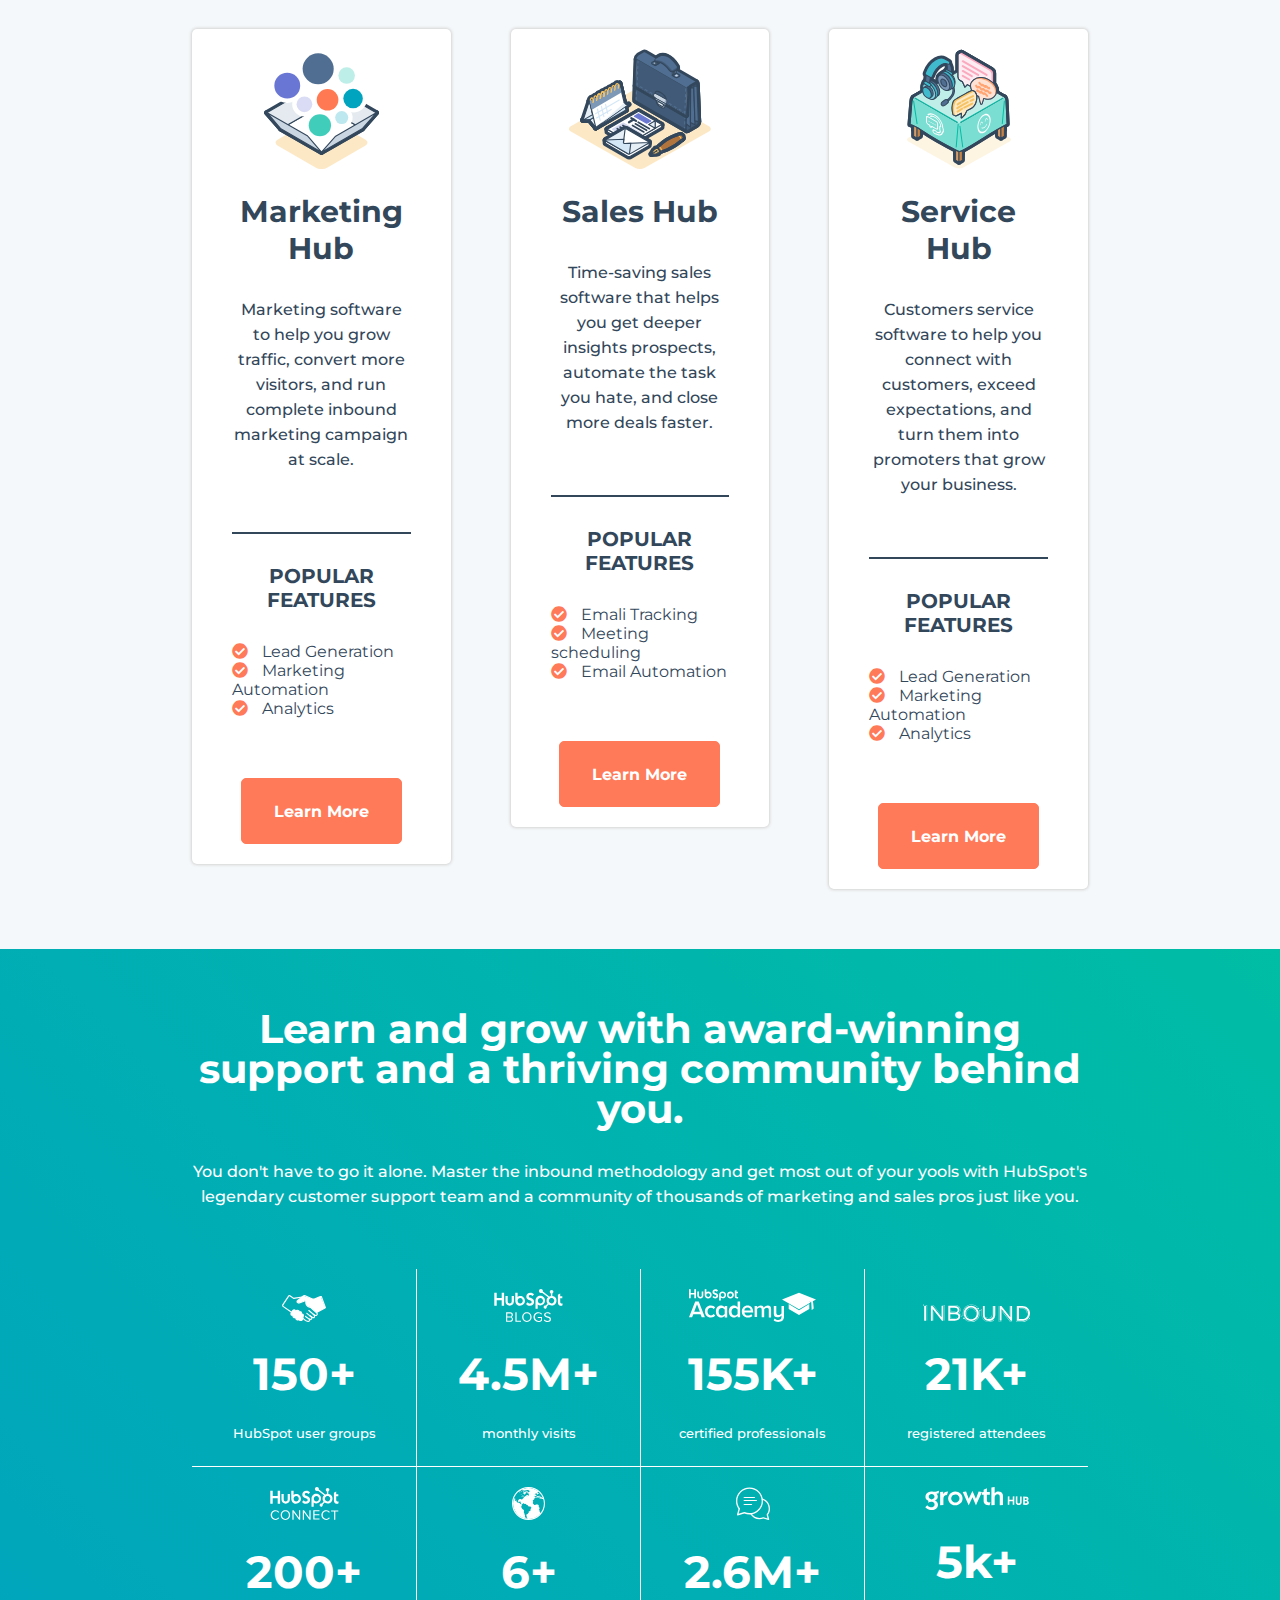
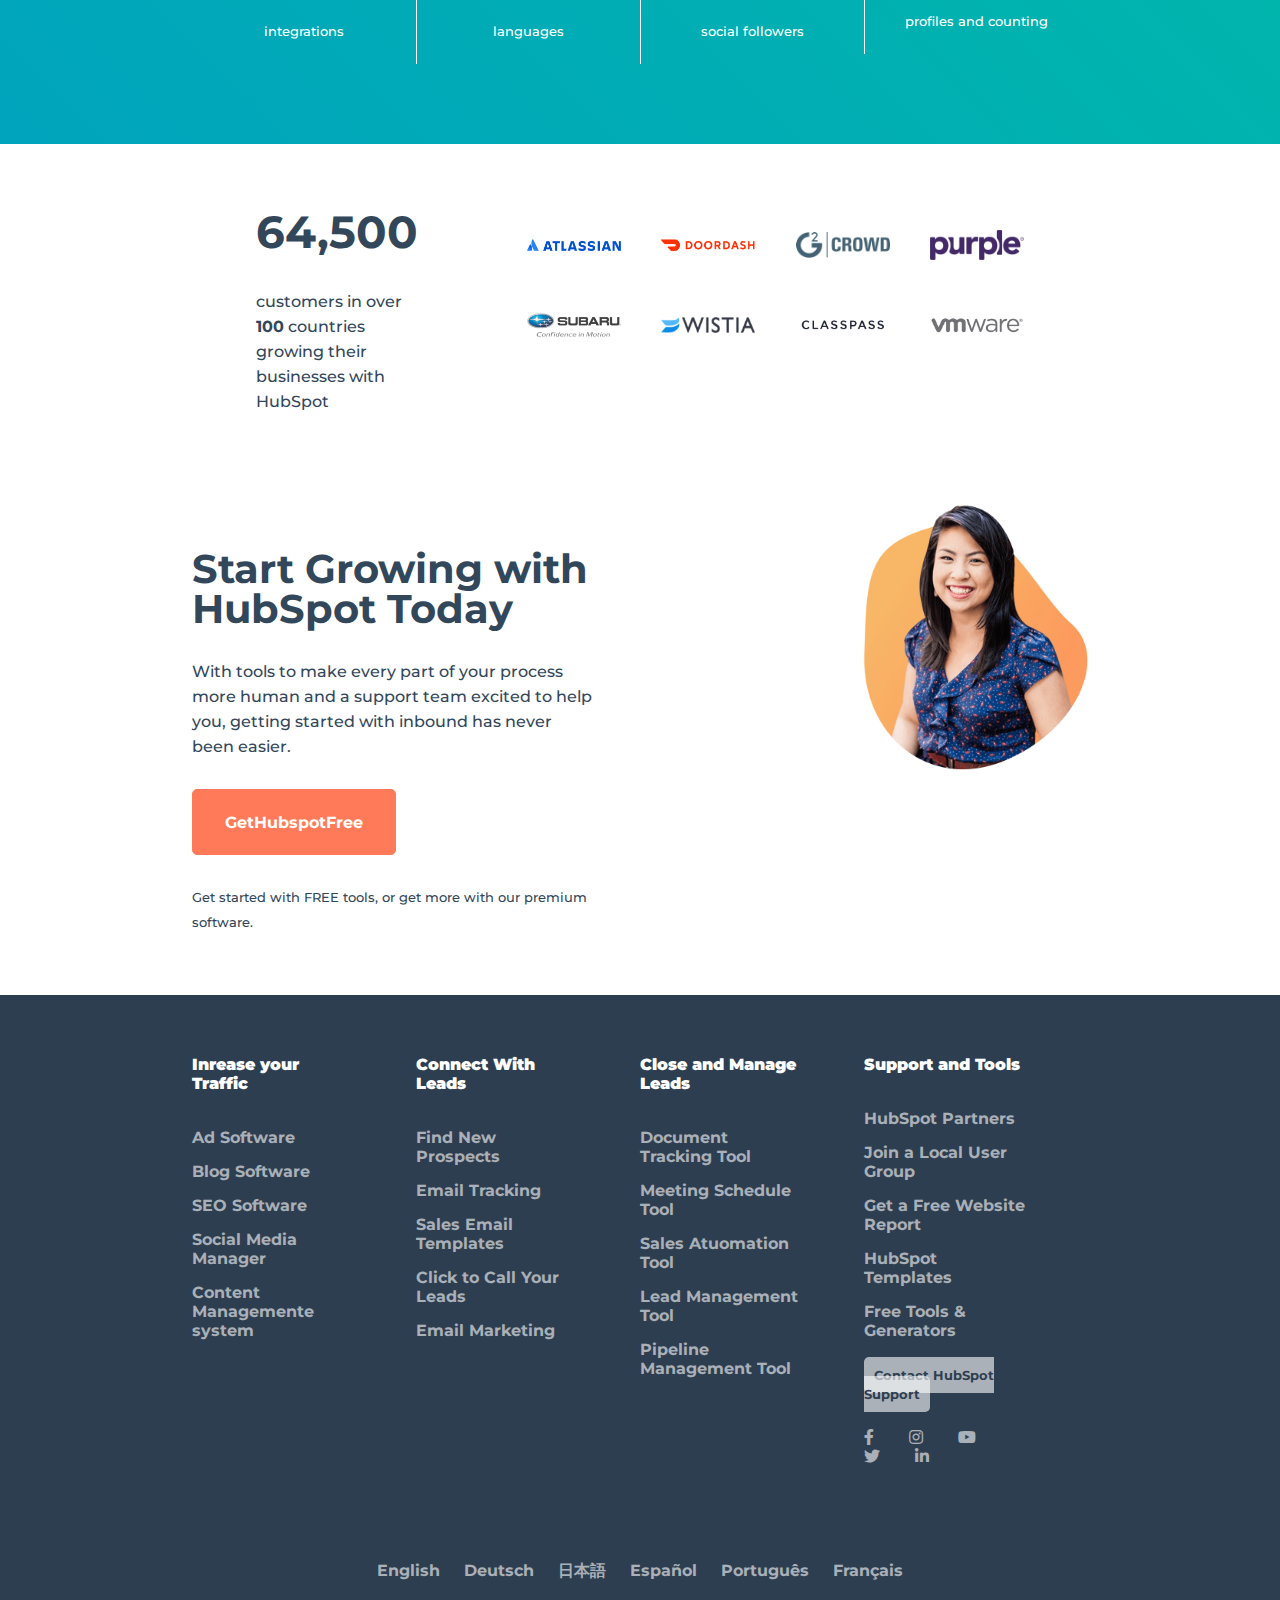
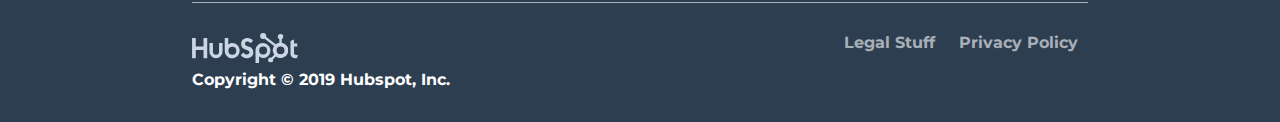
==== commit 6432910a: "fixed chat checkpoint" ====
--- a/bonus/index.html
+++ b/bonus/index.html
@@ -489,29 +489,49 @@
                     </div>
                 </div>
             </section>
-
         </footer>
 
+
         <!-- chat section - fixed button with hover box -->
-        <!-- tasto help -->
-        <div class="help fas fa-comments">
-            <div class="chat">
-                <div class="hubot">
-                    <div class="robot"><div class="pallino"></div></div>
-                    <span>HubBot</span>
-                </div>
-                <div class="row">
-                    <div class="left robot"></div>
-                    <div class="right">
-                         <div class="scritte_chat">Want to chat about HubSpot? I'm here to help you find your way.</div>
-                         <div class="scritte_chat">What would you like to do?</div>
-                         <a href="#"><div class="bottone">Learn about Products</div></a>
-                         <a href="#"><div class="bottone">Learn about Prices</div></a>
-                         <a href="#"><div class="bottone">Get Educational contect</div></a>
-                </div>
+        <section class="chat-icon-container">
+            <div>
+                <a href="#"><i class="fas fa-headset"></i></a>
             </div>
-        </div>
-
+        </section>
+
+        <section class="chat-container">
+            <div class="chat-title">
+                <div id="icon-img">
+                    <div id="online"></div>
+                </div>
+                <span>HubBot</span>
+            </div>
+
+            <div class="row chat-main small">
+                <div class="column">
+                    <img src="https://static.hsappstatic.net/bots-ui-app/ex/bot-avatar.jpg" alt="">
+                </div>
+                <div class="column">
+                    <div class="msg-container">
+                        <span>👋</span> Want to chat about HubSpot? I'm here to help you find your way.
+                    </div>
+                    <div class="msg-container">
+                        What would you like to do?
+                    </div>
+                    <div class="msg-button">
+                        <ol>
+                            <li><a href="#">Learn about products</a></li>
+                            <li><a href="#">Learn about pricing</a></li>
+                            <li><a href="#">Get educational content</a></li>
+                        </ol>
+                    </div>
+                </div>
+            </div>
+
+            <div class="chat-text small">
+                <p>HubSpot uses the information you provide to us to contact you about our relevant content, products, and services. You may unsubscribe from these communications at any time. For more information, check out our <a href="#">Privacy policy.</a> </p>
+            </div>
+        </section>
 
     </body>
 </html>
--- a/bonus/css/style.css
+++ b/bonus/css/style.css
@@ -551,3 +551,126 @@
     font-weight: 700;
     color: white;
 }
+
+
+
+
+
+/* CHAT */
+.chat-icon-container{
+    position: fixed;
+    width: 70px;
+    height: 70px;
+    background-color: rgb(66, 91, 118);
+    border-radius: 50%;
+    bottom: 0;
+    right: 40px;
+}
+
+.chat-icon-container > div{
+    font-size: 40px;
+    line-height: 70px;
+    text-align: center;
+}
+
+.chat-icon-container a{
+    color: white;
+}
+
+.chat-container{
+    position: fixed;
+    width: 380px;
+    /* height: 500px; */
+    border-radius: 10px;
+    bottom: 100px;
+    right: 40px;
+    background-color: white;
+}
+
+.chat-title{
+    padding: 0 20px;
+    height: 80px;
+    border-top-right-radius: 10px;
+    border-top-left-radius: 10px;
+    background-color: #2d3e50;
+    line-height: 80px;
+    background-size: contain;
+}
+
+.chat-title span{
+    color: white;
+    font-weight: 700;
+    padding-left: 10px;
+}
+
+#icon-img{
+    display: inline-block;
+    position: relative;
+    width: 40px;
+    height: 40px;
+    border-radius: 50%;
+    border: 2px solid white;
+    background-image: url(https://static.hsappstatic.net/bots-ui-app/ex/bot-avatar.jpg);
+    background-position: center center;
+    background-size: cover;
+    vertical-align: middle;
+}
+
+#online{
+    position: absolute;
+    width: 12px;
+    height: 12px;
+    background-color: green;
+    border-radius: 50%;
+    border: 2px solid white;
+    bottom: 0;
+    right: 0;
+}
+
+
+.chat-main{
+    border-bottom: 3px solid lightgray;
+}
+
+.chat-main .column:first-child{
+    float: left;
+    width: 20%;
+    height: 250px;
+    padding: 20px 20px;
+}
+
+.chat-main .column:last-child{
+    float: left;
+    width: 80%;
+    padding-top: 40px;
+    padding-right: 30px;
+}
+
+.chat-main img{
+    width: 35px;
+}
+
+.chat-main .msg-container{
+    padding: 10px;
+    margin-bottom: 10px;
+    background-color: rgb(220,220,220);
+    border-top-right-radius: 10px;
+    border-bottom-left-radius: 10px;
+    border-bottom-right-radius: 10px;
+}
+
+.chat-main .msg-button a{
+    padding: 10px;
+    border: 1px solid #2d3e50;
+    border-radius: 5px;
+}
+
+.chat-main .msg-button li{
+    margin: 30px 0;
+}
+
+.chat-text p{
+    line-height: 15px;
+    color: gray;
+    padding: 20px 10px 20px 20px;
+}
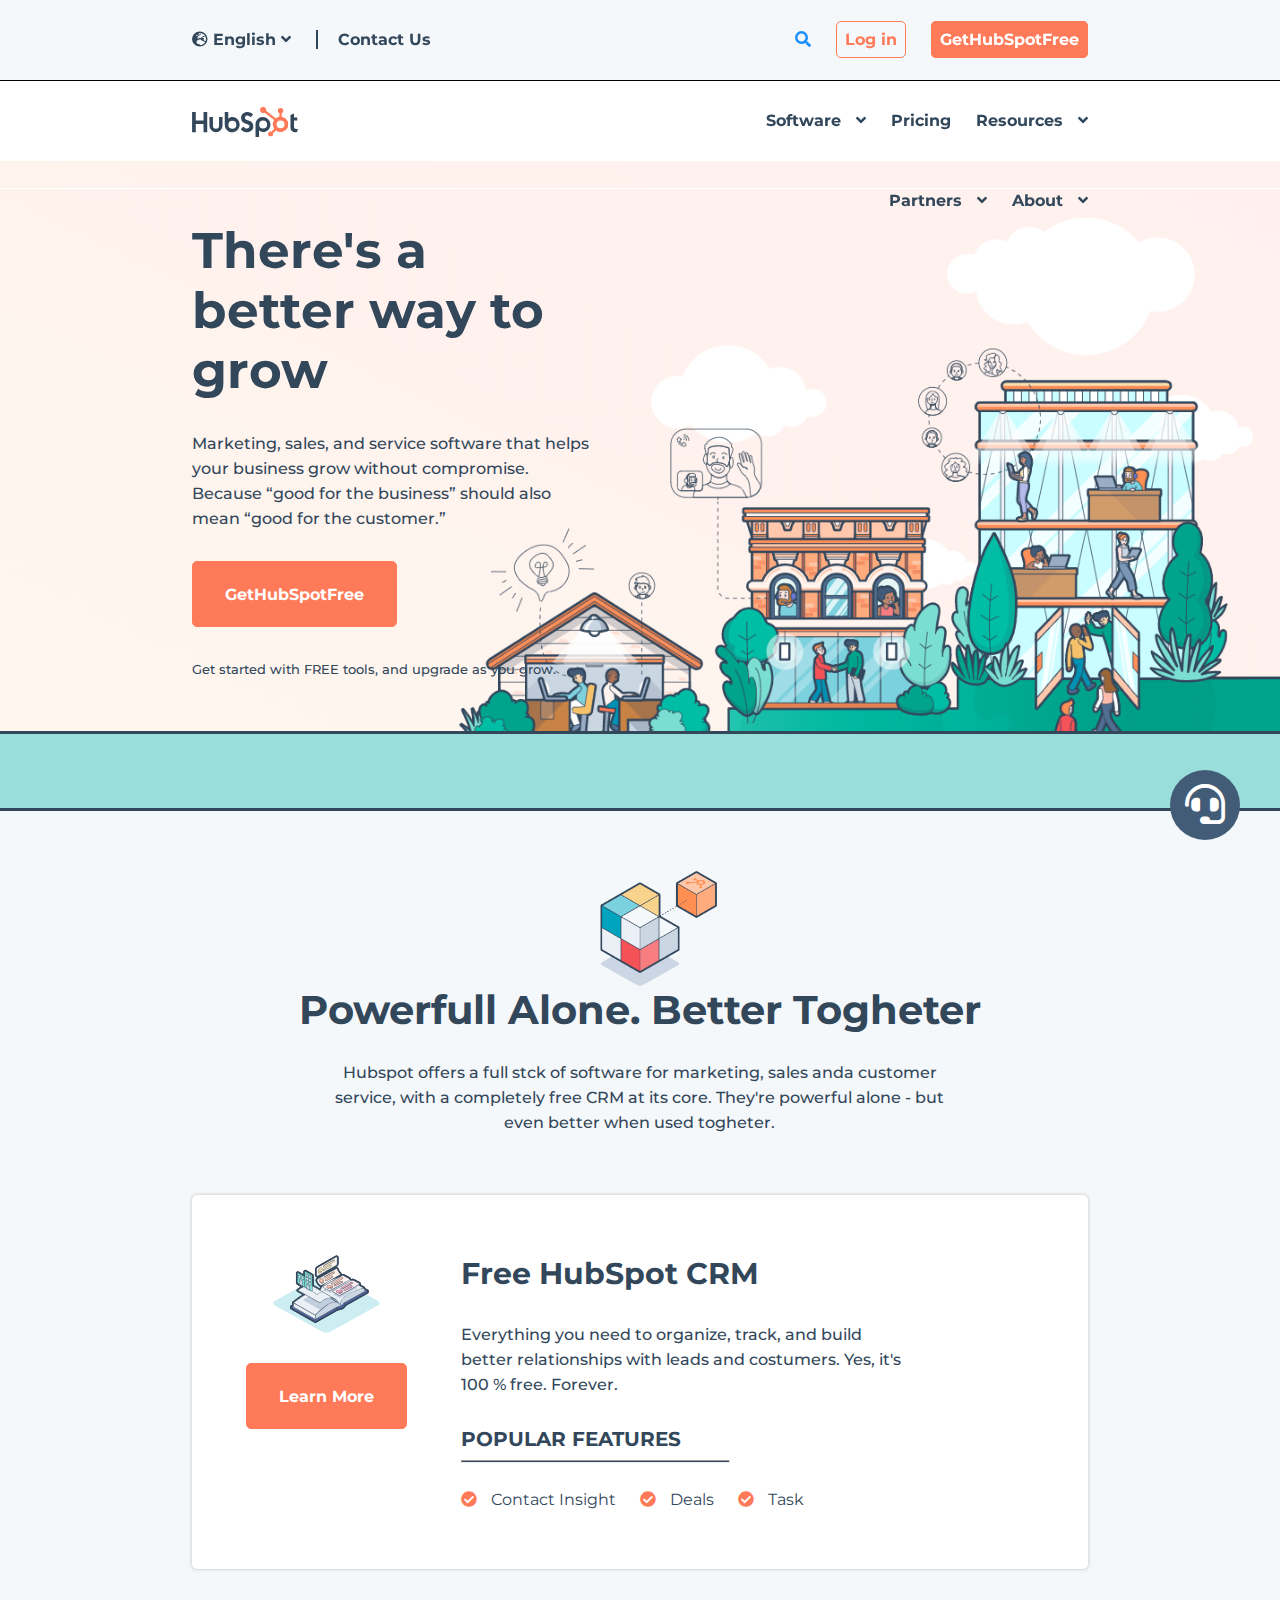
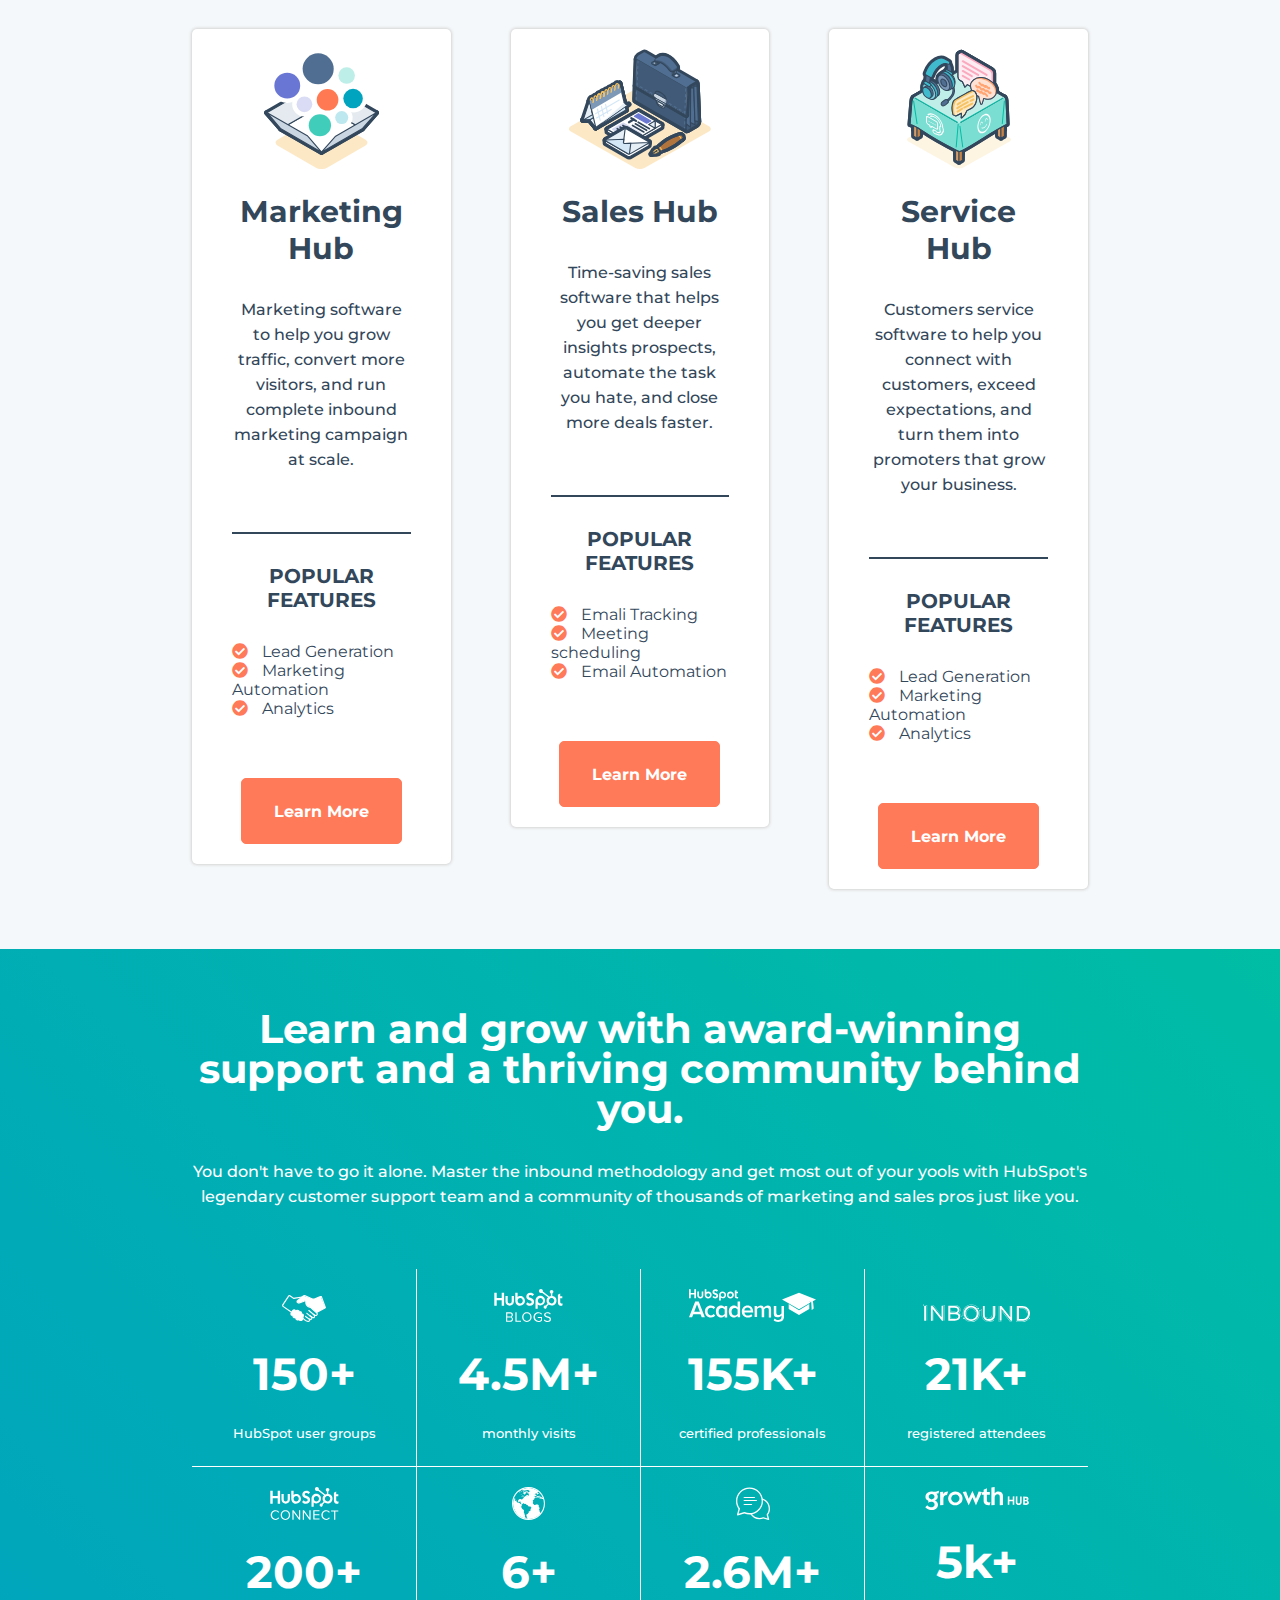
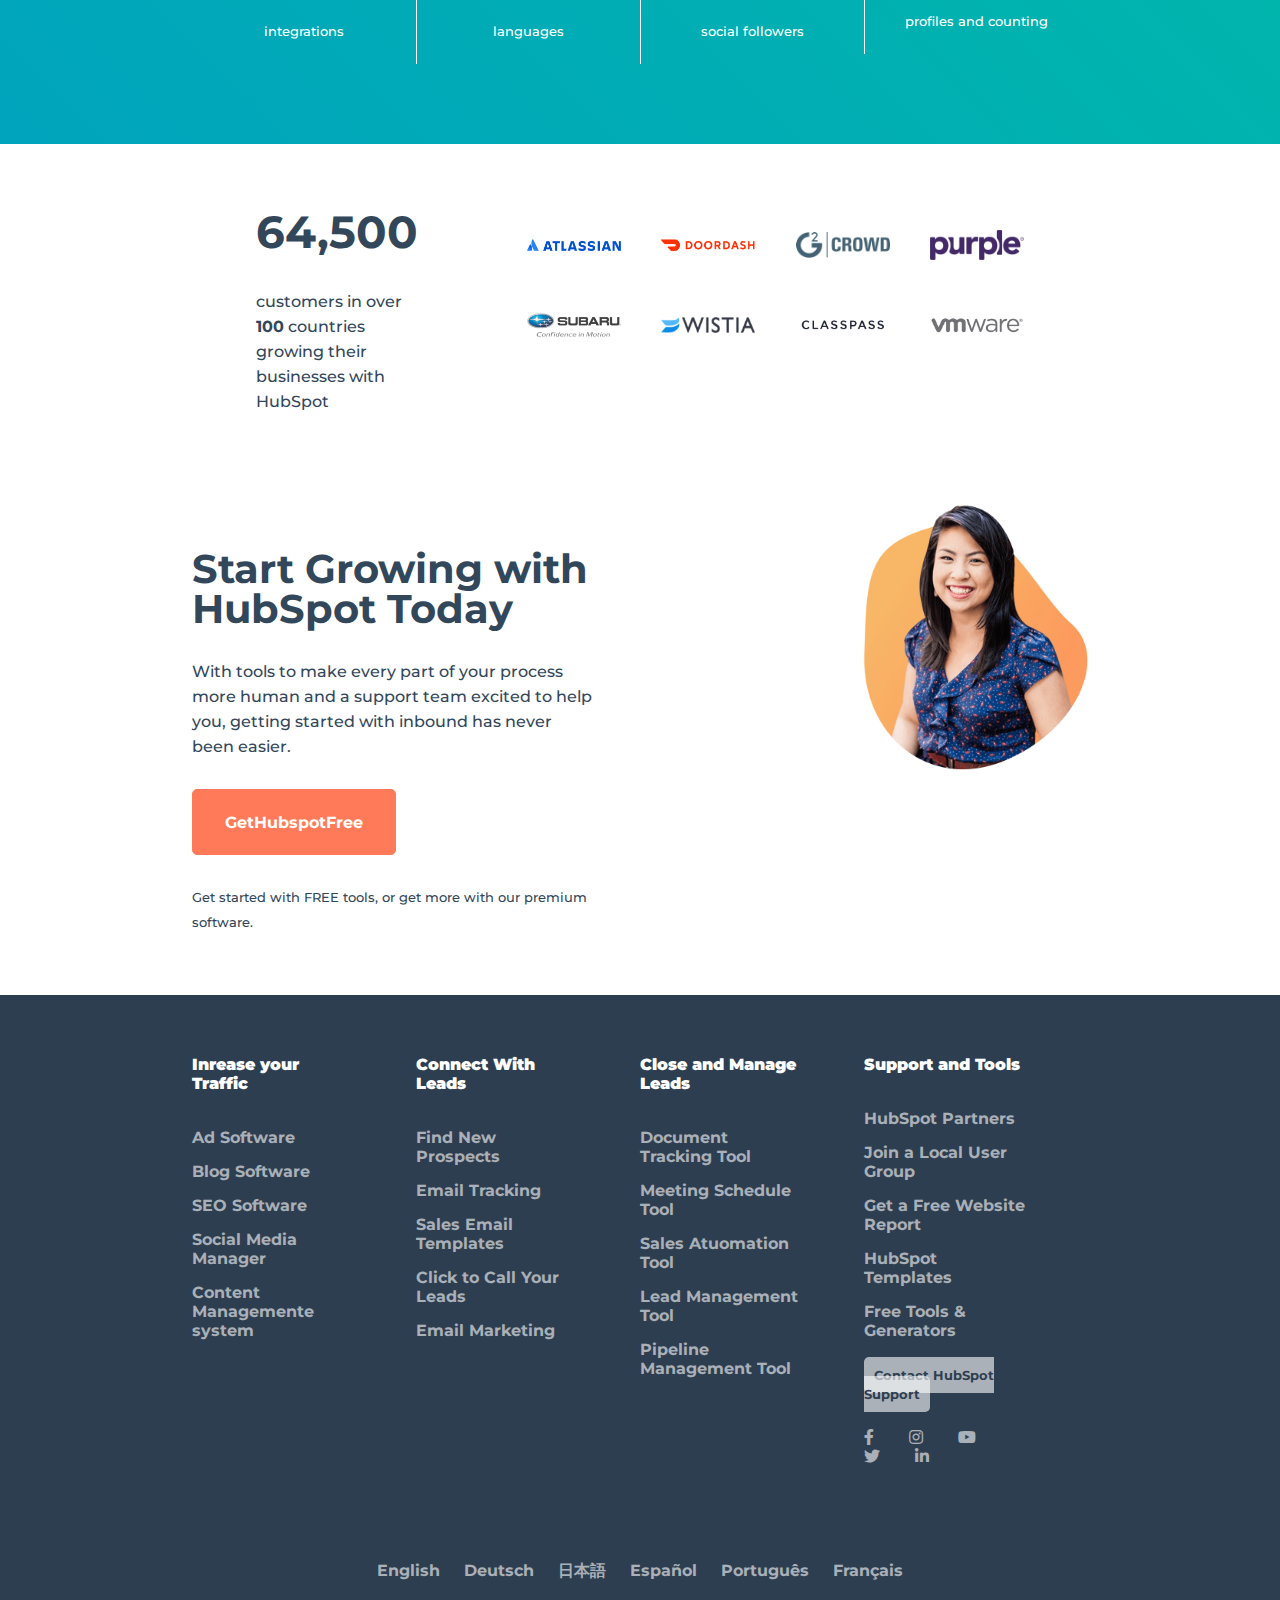
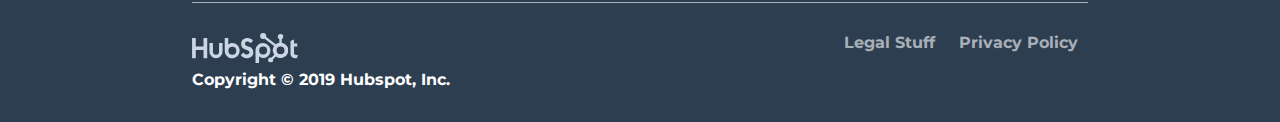
==== commit 5f36af63: "chatbot ok" ====
--- a/bonus/index.html
+++ b/bonus/index.html
@@ -492,6 +492,7 @@
         </footer>
 
 
+        <!-- LAST SECTION -->
         <!-- chat section - fixed button with hover box -->
         <section class="chat-icon-container">
             <div>
@@ -499,14 +500,17 @@
             </div>
         </section>
 
+        <!-- contenitore finestra di chat -->
+        <!-- header -->
         <section class="chat-container">
-            <div class="chat-title">
+            <div class="chat-header">
                 <div id="icon-img">
                     <div id="online"></div>
                 </div>
                 <span>HubBot</span>
             </div>
 
+            <!-- sezione main -->
             <div class="row chat-main small">
                 <div class="column">
                     <img src="https://static.hsappstatic.net/bots-ui-app/ex/bot-avatar.jpg" alt="">
@@ -528,8 +532,26 @@
                 </div>
             </div>
 
+            <!-- sezione testo libero -->
             <div class="chat-text small">
-                <p>HubSpot uses the information you provide to us to contact you about our relevant content, products, and services. You may unsubscribe from these communications at any time. For more information, check out our <a href="#">Privacy policy.</a> </p>
+                <p>HubSpot uses the information you provide to us to contact you about our relevant content, products, and services. You may unsubscribe from these communications at any time. For more information, check out our <a href="#">Privacy policy.</a></p>
+            </div>
+
+            <!-- sezione "type here" -->
+            <div class="row chat-type-here">
+                <div class="column">
+                    <input type="text" placeholder="Choose an option">
+                </div>
+                <div class="column">
+                    <button type="submit" name="button"><i class="fab fa-telegram-plane"></i></button>
+                </div>
+            </div>
+
+
+            <!-- chat footer -->
+            <div class="chat-footer">
+                <img src="https://assets.website-files.com/5e4af0f1a05f843b4403ff02/5f604d1a030655f75ca88e08_hubspot_logo.png" alt="hubspot short logo">
+                <span>Add free <a href="#">live chat</a> to your site</span>
             </div>
         </section>
 
--- a/bonus/css/style.css
+++ b/bonus/css/style.css
@@ -577,17 +577,20 @@
     color: white;
 }
 
+
+/* pagina chat a scomparsa */
 .chat-container{
     position: fixed;
     width: 380px;
-    /* height: 500px; */
     border-radius: 10px;
     bottom: 100px;
     right: 40px;
     background-color: white;
-}
-
-.chat-title{
+    display: none;
+}
+
+/* chat header */
+.chat-header{
     padding: 0 20px;
     height: 80px;
     border-top-right-radius: 10px;
@@ -597,7 +600,7 @@
     background-size: contain;
 }
 
-.chat-title span{
+.chat-header span{
     color: white;
     font-weight: 700;
     padding-left: 10px;
@@ -628,6 +631,7 @@
 }
 
 
+/* chat main */
 .chat-main{
     border-bottom: 3px solid lightgray;
 }
@@ -669,8 +673,74 @@
     margin: 30px 0;
 }
 
+
+/* chat text section */
 .chat-text p{
     line-height: 15px;
     color: gray;
     padding: 20px 10px 20px 20px;
 }
+
+
+/* chet type here */
+.chat-type-here .column:first-child{
+    width: calc(85% - 10px);
+    float: left;
+}
+
+.chat-type-here .column:last-child{
+    width: 15%;
+    float: left;
+    text-align: center;
+
+}
+
+.chat-type-here input{
+    font-size: 18px;
+    background-color: #F0F0F0;
+    border-style: none;
+    padding: 10px;
+    margin: 20px 15px 10px 10px;
+    border-radius: 5px;
+    width: 100%;
+}
+
+.chat-type-here input::placeholder{
+    color: #D0D0D0;
+}
+
+.chat-type-here button{
+    background-color: transparent;
+    border-style: none;
+    padding: 28px 5px 0 10px;
+}
+
+
+.chat-type-here .fa-telegram-plane{
+    font-size: 25px;
+    color: #D0D0D0;
+}
+
+
+/* chat footer */
+.chat-footer{
+    font-size: 13px;
+    color: gray;
+    text-align: center;
+    margin-bottom: 10px;
+    line-height: 20px;
+}
+
+.chat-footer a{
+    color: #ff7a59;
+}
+
+.chat-footer img{
+    display: inline-block;
+    width: 20px;
+    vertical-align: bottom;
+}
+
+.chat-icon-container:hover + .chat-container{
+    display: block;
+}
